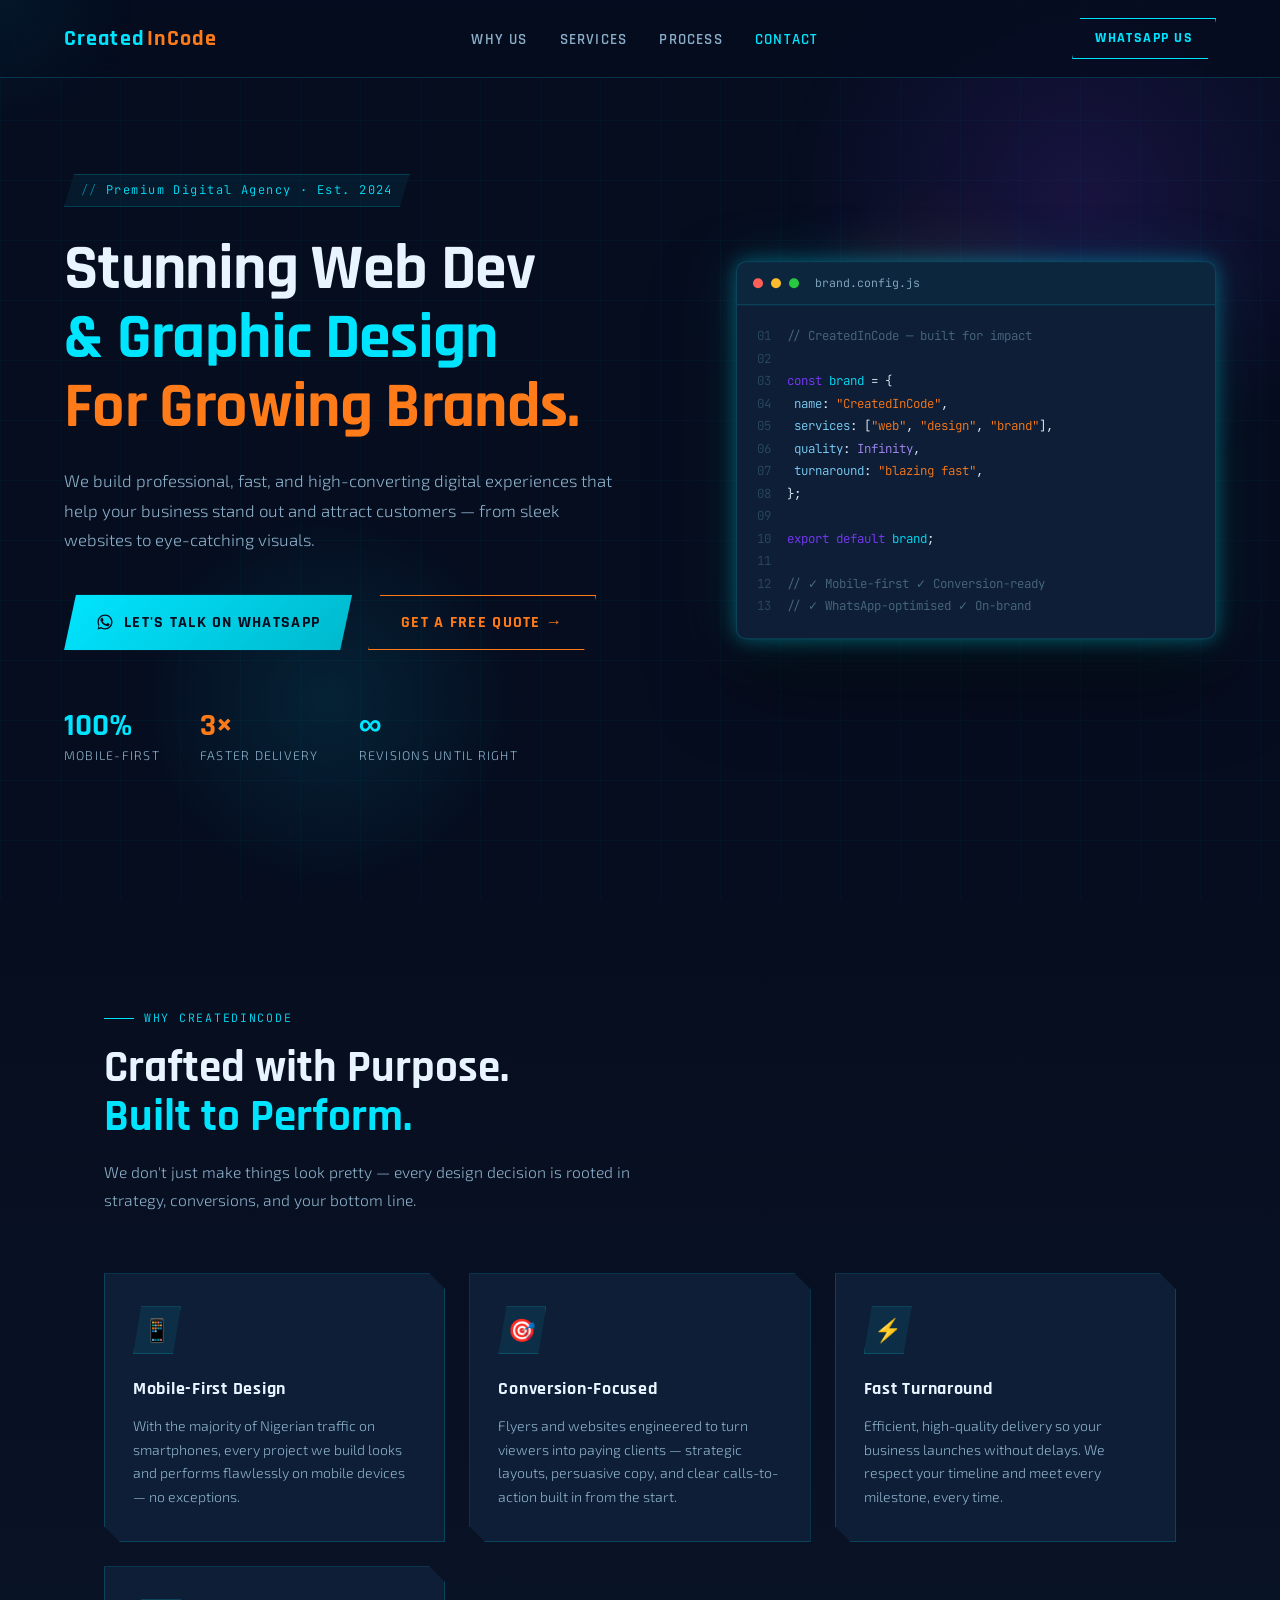
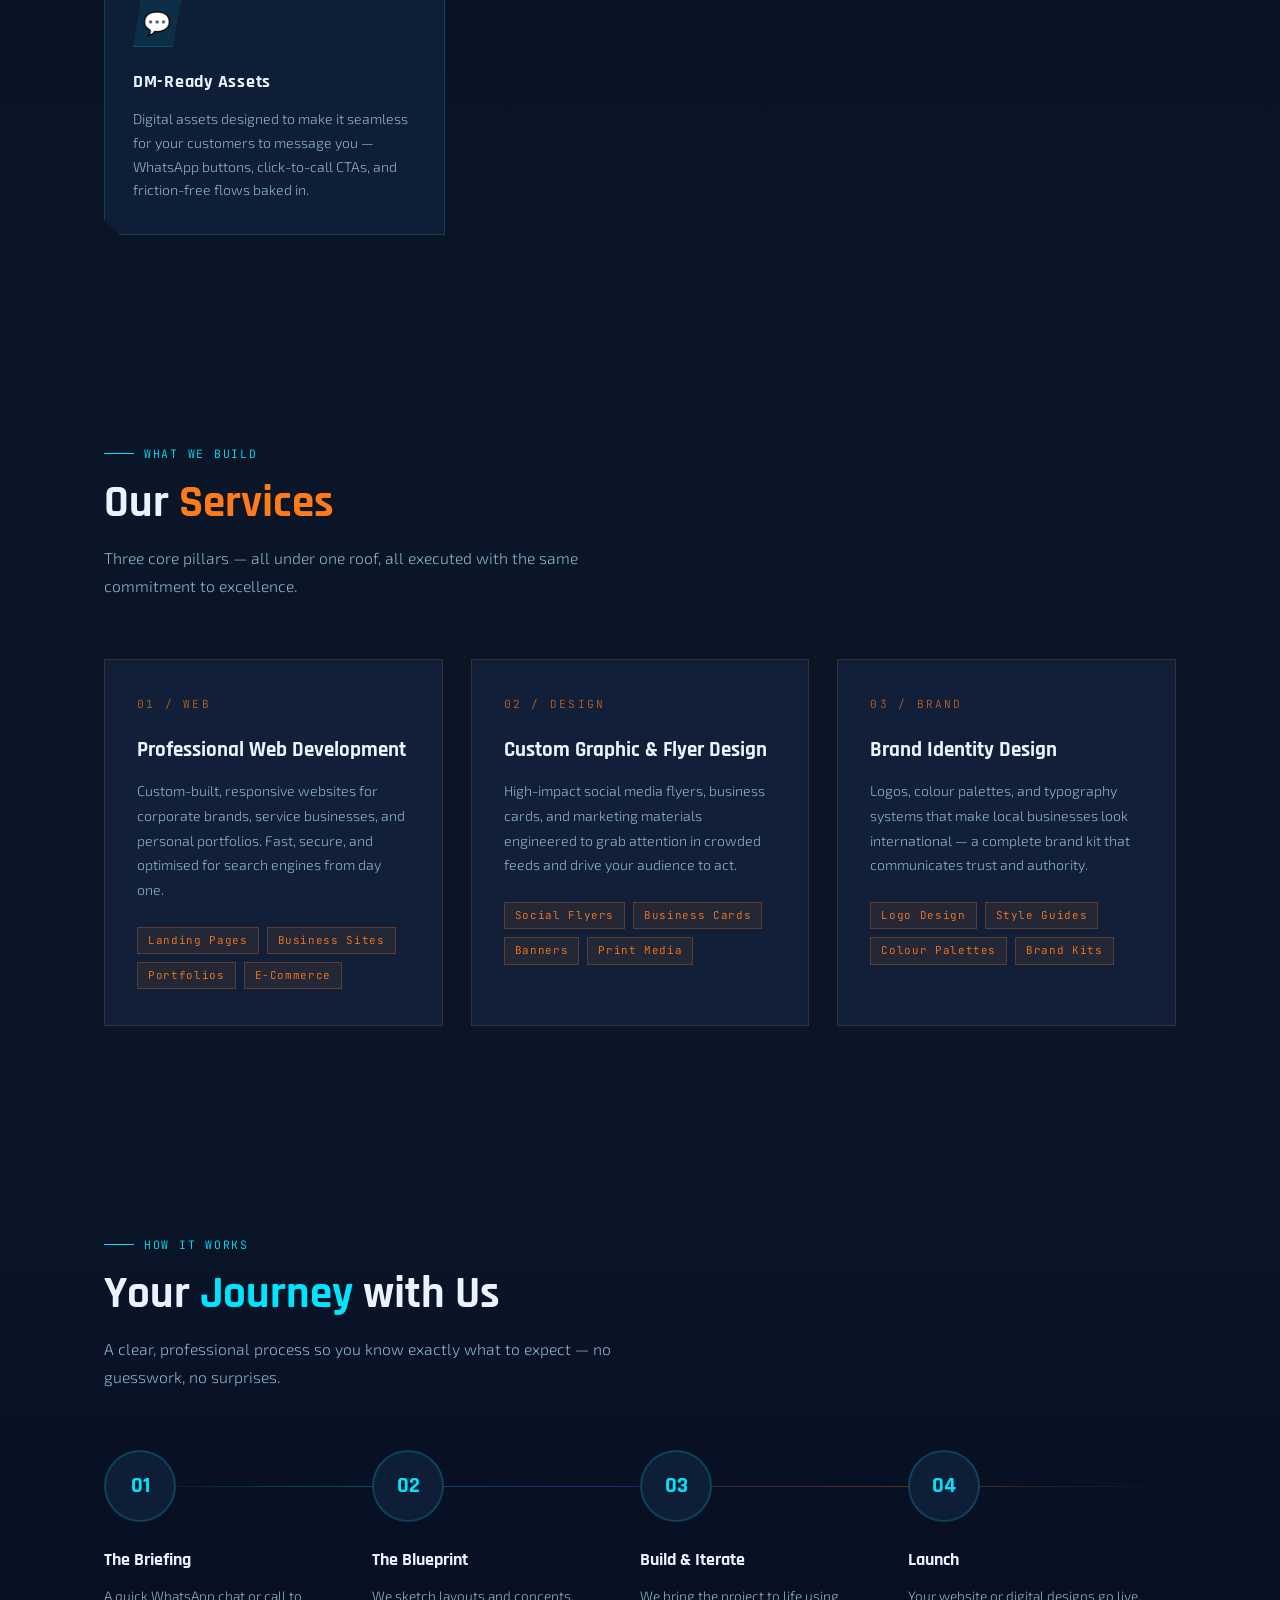
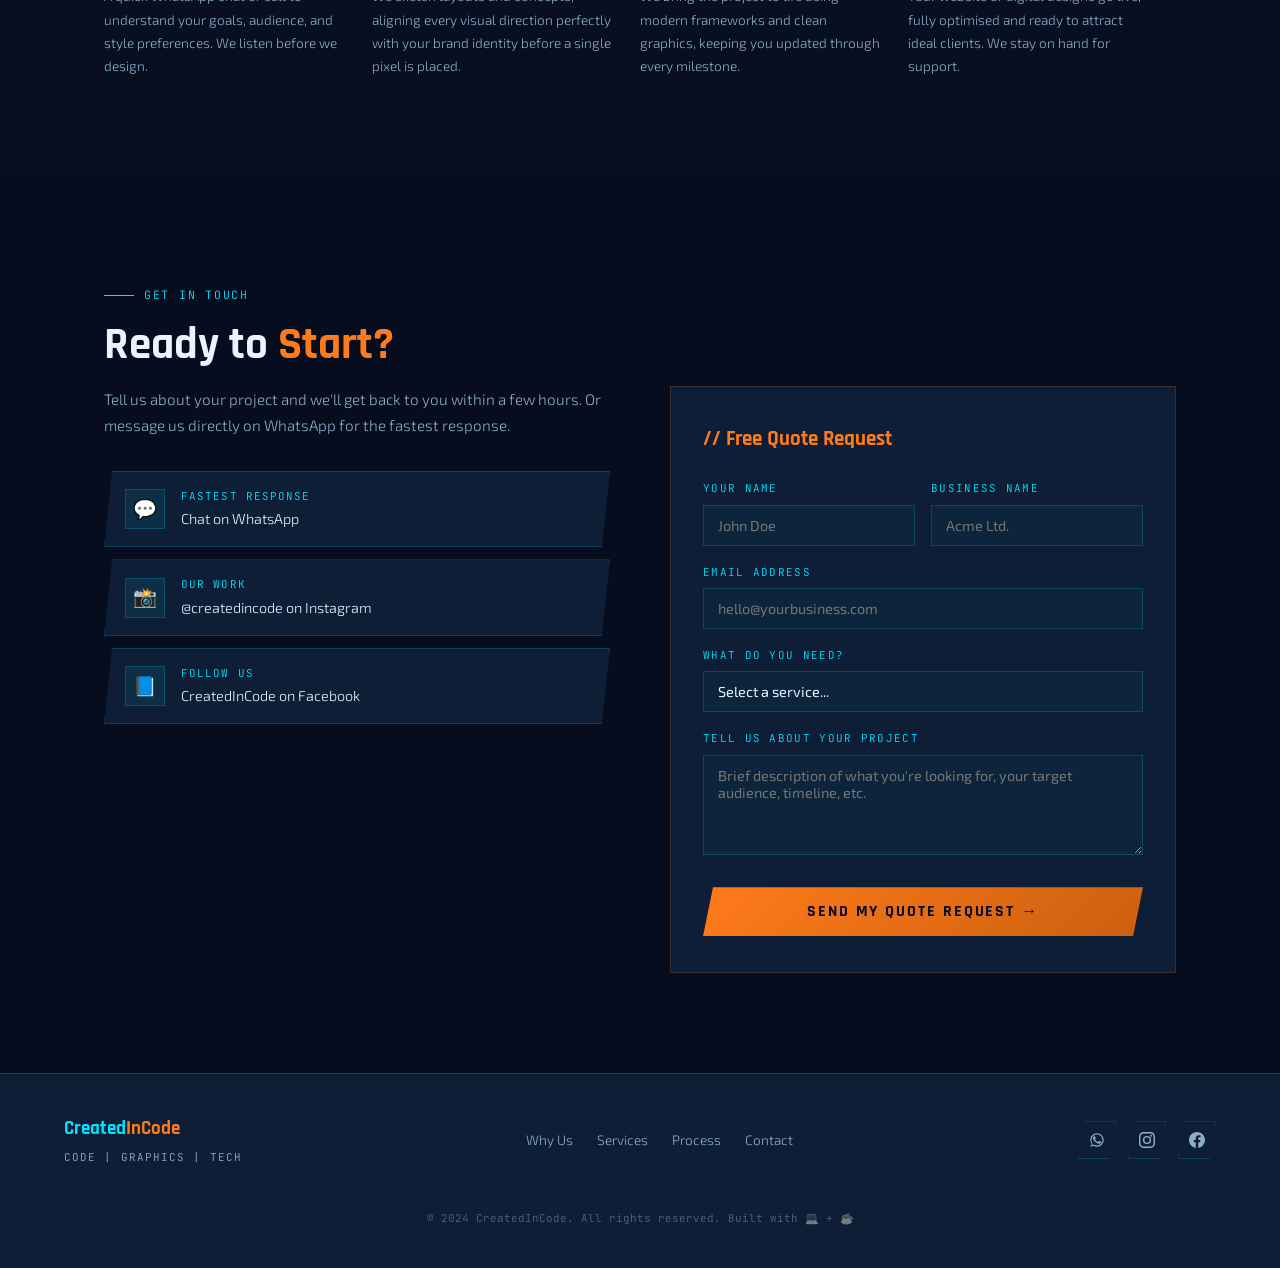
==== index.html @ 5305d689 "Initial commit - website fully responsive with animations" ====
<!DOCTYPE html>
<html lang="en">
<head>
  <meta charset="UTF-8">
  <meta name="viewport" content="width=device-width, initial-scale=1.0">
  <title>CreatedInCode – Code | Graphics | Tech</title>
  <link rel="preconnect" href="https://fonts.googleapis.com">
  <link href="https://fonts.googleapis.com/css2?family=Rajdhani:wght@400;500;600;700&family=Exo+2:ital,wght@0,300;0,400;0,600;0,700;0,900;1,300&family=JetBrains+Mono:wght@300;400;500&display=swap" rel="stylesheet">
  <link rel="stylesheet" href="style.css">
</head>
<body>

  <script src="script.js"></script>
</body>
</html>
  <div class="cursor-glow" id="cursorGlow"></div>

  <!-- ─── NAV ─── -->
  <nav id="navbar">
    <div class="nav-logo">
      <span>Created</span><span>InCode</span>
    </div>
    <ul class="nav-links">
      <li><a href="#why">Why Us</a></li>
      <li><a href="#services">Services</a></li>
      <li><a href="#process">Process</a></li>
      <li><a href="#contact">Contact</a></li>
    </ul>
    <a href="https://wa.link/stcinl" class="nav-cta">WhatsApp Us</a>
    <button class="nav-mobile-btn" id="mobileMenuBtn">Menu</button>
  </nav>

  <!-- Mobile Menu Overlay -->
  <div class="mobile-menu" id="mobileMenu">
    <ul>
      <li><a href="#why" class="mobile-link">Why Us</a></li>
      <li><a href="#services" class="mobile-link">Services</a></li>
      <li><a href="#process" class="mobile-link">Process</a></li>
      <li><a href="#contact" class="mobile-link">Contact</a></li>
    </ul>
    <a href="https://wa.link/stcinl" class="btn-primary mobile-wa">
      <!-- WhatsApp icon -->
      <svg viewBox="0 0 24 24" fill="currentColor">
        <path d="M17.472 14.382c-.297-.149-1.758-.867-2.03-.967-.273-.099-.471-.148-.67.15-.197.297-.767.966-.94 1.164-.173.199-.347.223-.644.075-.297-.15-1.255-.463-2.39-1.475-.883-.788-1.48-1.761-1.653-2.059-.173-.297-.018-.458.13-.606.134-.133.298-.347.446-.52.149-.174.198-.298.298-.497.099-.198.05-.371-.025-.52-.075-.149-.669-1.612-.916-2.207 -.242-.579 -.487 -.5 -.669 -.51 -.173 -.008 -.371 -.01 -.57 -.01 -.198 0 -.52 .074 -.792 .372 -.272 .297 -1.04 1.016 -1.04 2.479 0 1.462 1.065 2.875 1.2₁₃ 3.0７₄ .₁₄₉ .₁₉₈ ₂₀₉₆ ₃.₂ ₅₀₇₇ ₄.₄₈₇ .₇₀₉ .₃₀₆ ₁₂₆₂ .₄₈₉ ₁⁶⁹⁴ .⁶²⁵ .⁷¹² .²²⁷ ₁³⁶ .¹⁹⁵ ₁⁸⁷¹ .¹¹⁸ .⁵⁷¹ -." fill="currentColor"/>
      </svg>
      Let's Talk on WhatsApp
    </a>
  </div>

  <!-- ─── HERO ─── -->
  <section class="hero">
    <div class="orb-cyan"></div>
    <div class="orb-orange"></div>

    <div class="hero-content">
      <div class="hero-tag">Premium Digital Agency · Est. 2024</div>
      <h1>
        <span class="line-white">Stunning Web Dev</span>
        <span class="line-cyan">&amp; Graphic Design</span>
        <span class="line-orange">For Growing Brands.</span>
      </h1>
      <p class="hero-sub">
        We build professional, fast, and high-converting digital experiences
        that help your business stand out and attract customers — from sleek
        websites to eye-catching visuals.
      </p>
      <div class="hero-btns">
        <a href="https://wa.link/stcinl" class="btn-primary">
          <svg viewBox="0 0 24 24" fill="currentColor">
            <path d="M17.472 14.382c-.297-.149-1.758-.867-2.03-.967-.273-.099-.471-.148-.67.15-.197.297-.767.966-.94 1.164-.173.199-.347.223-.644.075-.297-.15-1.255-.463-2.39-1.475-.883-.788-1.48-1.761-1.653-2.059-.173-.297-.018-.458.13-.606.134-.133.298-.347.446-.52.149-.174.198-.298.298-.497.099-.198.05-.371-.025-.52-.075-.149-.669-1.612-.916-2.207-.242-.579-.487-.5-.669-.51-.173-.008-.371-.01-.57-.01-.198 0-.52.074-.792.372-.272.297-1.04 1.016-1.04 2.479 0 1.462 1.065 2.875 1.213 3.074.149.198 2.096 3.2 5.077 4.487.709.306 1.262.489 1.694.625.712.227 1.36.195 1.871.118.571-.085 1.758-.719 2.006-1.413.248-.694.248-1.289.173-1.413-.074-.124-.272-.198-.57-.347z"/>
            <path d="M12 2C6.477 2 2 6.477 2 12c0 1.883.522 3.643 1.43 5.153L2 22l4.977-1.402C8.422 21.494 10.169 22 12 22c5.523 0 10-4.477 10-10S17.523 2 12 2zm0 18.198c-1.713 0-3.307-.497-4.649-1.353l-.333-.199-3.453.972.947-3.566-.216-.354A8.17 8.17 0 013.8 12c0-4.522 3.679-8.2 8.2-8.2 4.52 0 8.199 3.678 8.199 8.2 0 4.521-3.679 8.198-8.199 8.198z"/>
          </svg>
          Let's Talk on WhatsApp
        </a>
        <a href="#contact" class="btn-secondary">Get a Free Quote →</a>
      </div>
      <div class="hero-stats">
        <div class="stat">
          <span class="stat-num">100%</span>
          <span class="stat-label">Mobile-First</span>
        </div>
        <div class="stat">
          <span class="stat-num orange">3×</span>
          <span class="stat-label">Faster Delivery</span>
        </div>
        <div class="stat">
          <span class="stat-num">∞</span>
          <span class="stat-label">Revisions Until Right</span>
        </div>
      </div>
    </div>

    <!-- Floating code window -->
    <div class="hero-visual">
      <div class="code-window">
        <div class="code-titlebar">
          <div class="dot dot-red"></div>
          <div class="dot dot-yellow"></div>
          <div class="dot dot-green"></div>
          <span class="code-filename">brand.config.js</span>
        </div>
        <div class="code-body">
          <span class="code-line"><span class="ln">01</span><span class="tok-comment">// CreatedInCode — built for impact</span></span>
          <span class="code-line"><span class="ln">02</span></span>
          <span class="code-line"><span class="ln">03</span><span class="tok-keyword">const </span><span class="tok-fn">brand</span><span class="tok-white"> = {</span></span>
          <span class="code-line"><span class="ln">04</span><span class="tok-white">  </span><span class="tok-prop">name</span><span class="tok-white">: </span><span class="tok-str">"CreatedInCode"</span><span class="tok-white">,</span></span>
          <span class="code-line"><span class="ln">05</span><span class="tok-white">  </span><span class="tok-prop">services</span><span class="tok-white">: [</span><span class="tok-str">"web"</span><span class="tok-white">, </span><span class="tok-str">"design"</span><span class="tok-white">, </span><span class="tok-str">"brand"</span><span class="tok-white">],</span></span>
          <span class="code-line"><span class="ln">06</span><span class="tok-white">  </span><span class="tok-prop">quality</span><span class="tok-white">: </span><span class="tok-val">Infinity</span><span class="tok-white">,</span></span>
          <span class="code-line"><span class="ln">07</span><span class="tok-white">  </span><span class="tok-prop">turnaround</span><span class="tok-white">: </span><span class="tok-str">"blazing fast"</span><span class="tok-white">,</span></span>
          <span class="code-line"><span class="ln">08</span><span class="tok-white">};</span></span>
          <span class="code-line"><span class="ln">09</span></span>
          <span class="code-line"><span class="ln">10</span><span class="tok-keyword">export default </span><span class="tok-fn">brand</span><span class="tok-white">;</span></span>
          <span class="code-line"><span class="ln">11</span></span>
          <span class="code-line"><span class="ln">12</span><span class="tok-comment">// ✓ Mobile-first  ✓ Conversion-ready</span></span>
          <span class="code-line"><span class="ln">13</span><span class="tok-comment">// ✓ WhatsApp-optimised  ✓ On-brand</span></span>
        </div>
      </div>
    </div>
  </section>

  <!-- ─── WHY US ─── -->
  <section id="why" class="section-why">
    <div class="section-wrap">
      <div class="fade-up">
        <div class="section-label">Why CreatedInCode</div>
        <h2 class="section-title">Crafted with Purpose.<br><span class="text-cyan">Built to Perform.</span></h2>
        <p class="section-sub">We don't just make things look pretty — every design decision is rooted in strategy, conversions, and your bottom line.</p>
      </div>
      <div class="pillars-grid stagger-children">
        <div class="pillar-card">
          <div class="pillar-icon">📱</div>
          <h3>Mobile-First Design</h3>
          <p>With the majority of Nigerian traffic on smartphones, every project we build looks and performs flawlessly on mobile devices — no exceptions.</p>
        </div>
        <div class="pillar-card">
          <div class="pillar-icon">🎯</div>
          <h3>Conversion-Focused</h3>
          <p>Flyers and websites engineered to turn viewers into paying clients — strategic layouts, persuasive copy, and clear calls-to-action built in from the start.</p>
        </div>
        <div class="pillar-card">
          <div class="pillar-icon">⚡</div>
          <h3>Fast Turnaround</h3>
          <p>Efficient, high-quality delivery so your business launches without delays. We respect your timeline and meet every milestone, every time.</p>
        </div>
        <div class="pillar-card">
          <div class="pillar-icon">💬</div>
          <h3>DM-Ready Assets</h3>
          <p>Digital assets designed to make it seamless for your customers to message you — WhatsApp buttons, click-to-call CTAs, and friction-free flows baked in.</p>
        </div>
      </div>
    </div>
  </section>

  <!-- ─── SERVICES ─── -->
  <section id="services" class="section-services">
    <div class="section-wrap">
      <div class="fade-up">
        <div class="section-label">What We Build</div>
        <h2 class="section-title">Our <span class="text-orange">Services</span></h2>
        <p class="section-sub">Three core pillars — all under one roof, all executed with the same commitment to excellence.</p>
      </div>
      <div class="services-grid stagger-children">
        <div class="service-card">
          <div class="service-num">01 / WEB</div>
          <h3>Professional Web Development</h3>
          <p>Custom-built, responsive websites for corporate brands, service businesses, and personal portfolios. Fast, secure, and optimised for search engines from day one.</p>
          <div class="service-tags">
            <span class="tag">Landing Pages</span>
            <span class="tag">Business Sites</span>
            <span class="tag">Portfolios</span>
            <span class="tag">E-Commerce</span>
          </div>
        </div>
        <div class="service-card">
          <div class="service-num">02 / DESIGN</div>
          <h3>Custom Graphic &amp; Flyer Design</h3>
          <p>High-impact social media flyers, business cards, and marketing materials engineered to grab attention in crowded feeds and drive your audience to act.</p>
          <div class="service-tags">
            <span class="tag">Social Flyers</span>
            <span class="tag">Business Cards</span>
            <span class="tag">Banners</span>
            <span class="tag">Print Media</span>
          </div>
        </div>
        <div class="service-card">
          <div class="service-num">03 / BRAND</div>
          <h3>Brand Identity Design</h3>
          <p>Logos, colour palettes, and typography systems that make local businesses look international — a complete brand kit that communicates trust and authority.</p>
          <div class="service-tags">
            <span class="tag">Logo Design</span>
            <span class="tag">Style Guides</span>
            <span class="tag">Colour Palettes</span>
            <span class="tag">Brand Kits</span>
          </div>
        </div>
      </div>
    </div>
  </section>

  <!-- ─── PROCESS ─── -->
  <section id="process" class="section-process">
    <div class="section-wrap">
      <div class="fade-up">
        <div class="section-label">How It Works</div>
        <h2 class="section-title">Your <span class="text-cyan">Journey</span> with Us</h2>
        <p class="section-sub">A clear, professional process so you know exactly what to expect — no guesswork, no surprises.</p>
      </div>
      <div class="process-steps stagger-children">
        <div class="step">
          <div class="step-num">01</div>
          <h3>The Briefing</h3>
          <p>A quick WhatsApp chat or call to understand your goals, audience, and style preferences. We listen before we design.</p>
        </div>
        <div class="step">
          <div class="step-num">02</div>
          <h3>The Blueprint</h3>
          <p>We sketch layouts and concepts, aligning every visual direction perfectly with your brand identity before a single pixel is placed.</p>
        </div>
        <div class="step">
          <div class="step-num">03</div>
          <h3>Build &amp; Iterate</h3>
          <p>We bring the project to life using modern frameworks and clean graphics, keeping you updated through every milestone.</p>
        </div>
        <div class="step">
          <div class="step-num">04</div>
          <h3>Launch</h3>
          <p>Your website or digital designs go live, fully optimised and ready to attract ideal clients. We stay on hand for support.</p>
        </div>
      </div>
    </div>
  </section>

  <!-- ─── CONTACT ─── -->
  <section id="contact" class="section-contact">
    <div class="section-wrap">
      <div class="fade-up">
        <div class="section-label">Get in Touch</div>
        <h2 class="section-title">Ready to <span class="text-orange">Start?</span></h2>
      </div>
      <div class="contact-grid">
        <!-- Left: info -->
        <div class="contact-info fade-up">
          <p>Tell us about your project and we'll get back to you within a few hours. Or message us directly on WhatsApp for the fastest response.</p>
          <a href="https://wa.link/stcinl" class="contact-channel">
            <div class="channel-icon">💬</div>
            <div class="channel-text">
              <span class="channel-label">Fastest Response</span>
              <span class="channel-val">Chat on WhatsApp</span>
            </div>
          </a>
          <a href="https://www.instagram.com/createdincode?igsh=Y280NmprOGhsOGZ0" class="contact-channel">
            <div class="channel-icon">📸</div>
            <div class="channel-text">
              <span class="channel-label">Our Work</span>
              <span class="channel-val">@createdincode on Instagram</span>
            </div>
          </a>
          <a href="https://www.facebook.com/share/18dEvQZk6v/" class="contact-channel">
            <div class="channel-icon">📘</div>
            <div class="channel-text">
              <span class="channel-label">Follow Us</span>
              <span class="channel-val">CreatedInCode on Facebook</span>
            </div>
          </a>
        </div>

        <!-- Right: form -->
        <div class="contact-form fade-up">
          <div class="form-title">// Free Quote Request</div>
          <div class="form-row">
            <div class="form-group">
              <label for="name">Your Name</label>
              <input type="text" id="name" placeholder="John Doe">
            </div>
            <div class="form-group">
              <label for="business">Business Name</label>
              <input type="text" id="business" placeholder="Acme Ltd.">
            </div>
          </div>
          <div class="form-group">
            <label for="email">Email Address</label>
            <input type="email" id="email" placeholder="hello@yourbusiness.com">
          </div>
          <div class="form-group">
            <label for="service">What Do You Need?</label>
            <select id="service">
              <option value="">Select a service...</option>
              <option>Website Development</option>
              <option>Flyer / Graphic Design</option>
              <option>Brand Identity</option>
              <option>Website + Design Bundle</option>
              <option>All of the Above</option>
            </select>
          </div>
          <div class="form-group">
            <label for="message">Tell Us About Your Project</label>
            <textarea id="message" placeholder="Brief description of what you're looking for, your target audience, timeline, etc."></textarea>
          </div>
          <button class="btn-submit" id="submitBtn">Send My Quote Request →</button>
        </div>
      </div>
    </div>
  </section>

  <!-- ─── FOOTER ─── -->
  <footer>
    <div class="footer-brand">
      <div class="footer-logo"><span>Created</span><span>InCode</span></div>
      <div class="footer-tagline">CODE | GRAPHICS | TECH</div>
    </div>
    <div class="footer-links">
      <a href="#why">Why Us</a>
      <a href="#services">Services</a>
      <a href="#process">Process</a>
      <a href="#contact">Contact</a>
    </div>
    <div class="social-icons">
      <a href="https://wa.link/stcinl" class="social-icon" title="WhatsApp">
        <svg width="16" height="16" viewBox="0 0 24 24" fill="currentColor">
          <path d="M17.472 14.382c-.297-.149-1.758-.867-2.03-.967-.273-.099-.471-.148-.67.15-.197.297-.767.966-.94 1.164-.173.199-.347.223-.644.075-.297-.15-1.255-.463-2.39-1.475-.883-.788-1.48-1.761-1.653-2.059-.173-.297-.018-.458.13-.606.134-.133.298-.347.446-.52.149-.174.198-.298.298-.497.099-.198.05-.371-.025-.52-.075-.149-.669-1.612-.916-2.207-.242-.579-.487-.5-.669-.51-.173-.008-.371-.01-.57-.01-.198 0-.52.074-.792.372-.272.297-1.04 1.016-1.04 2.479 0 1.462 1.065 2.875 1.213 3.074.149.198 2.096 3.2 5.077 4.487.709.306 1.262.489 1.694.625.712.227 1.36.195 1.871.118.571-.085 1.758-.719 2.006-1.413.248-.694.248-1.289.173-1.413-.074-.124-.272-.198-.57-.347z"/>
          <path d="M12 2C6.477 2 2 6.477 2 12c0 1.883.522 3.643 1.43 5.153L2 22l4.977-1.402C8.422 21.494 10.169 22 12 22c5.523 0 10-4.477 10-10S17.523 2 12 2zm0 18.198c-1.713 0-3.307-.497-4.649-1.353l-.333-.199-3.453.972.947-3.566-.216-.354A8.17 8.17 0 013.8 12c0-4.522 3.679-8.2 8.2-8.2 4.52 0 8.199 3.678 8.199 8.2 0 4.521-3.679 8.198-8.199 8.198z"/>
        </svg>
      </a>
      <a href="https://instagram.com/createdincode" class="social-icon" title="Instagram">
        <svg width="16" height="16" viewBox="0 0 24 24" fill="currentColor">
          <path d="M12 2.163c3.204 0 3.584.012 4.85.07 3.252.148 4.771 1.691 4.919 4.919.058 1.265.069 1.645.069 4.849 0 3.205-.012 3.584-.069 4.849-.149 3.225-1.664 4.771-4.919 4.919-1.266.058-1.644.07-4.85.07-3.204 0-3.584-.012-4.849-.07-3.26-.149-4.771-1.699-4.919-4.92-.058-1.265-.07-1.644-.07-4.849 0-3.204.013-3.583.07-4.849.149-3.227 1.664-4.771 4.919-4.919 1.266-.057 1.645-.069 4.849-.069zM12 0C8.741 0 8.333.014 7.053.072 2.695.272.273 2.69.073 7.052.014 8.333 0 8.741 0 12c0 3.259.014 3.668.072 4.948.2 4.358 2.618 6.78 6.98 6.98C8.333 23.986 8.741 24 12 24c3.259 0 3.668-.014 4.948-.072 4.354-.2 6.782-2.618 6.979-6.98.059-1.28.073-1.689.073-4.948 0-3.259-.014-3.667-.072-4.947-.196-4.354-2.617-6.78-6.979-6.98C15.668.014 15.259 0 12 0zm0 5.838a6.162 6.162 0 100 12.324 6.162 6.162 0 000-12.324zM12 16a4 4 0 110-8 4 4 0 010 8zm6.406-11.845a1.44 1.44 0 100 2.881 1.44 1.44 0 000-2.881z"/>
        </svg>
      </a>
      <a href="https://facebook.com/createdincode" class="social-icon" title="Facebook">
        <svg width="16" height="16" viewBox="0 0 24 24" fill="currentColor">
          <path d="M24 12.073c0-6.627-5.373-12-12-12s-12 5.373-12 12c0 5.99 4.388 10.954 10.125 11.854v-8.385H7.078v-3.47h3.047V9.43c0-3.007 1.792-4.669 4.533-4.669 1.312 0 2.686.235 2.686.235v2.953H15.83c-1.491 0-1.956.925-1.956 1.874v2.25h3.328l-.532 3.47h-2.796v8.385C19.612 23.027 24 18.062 24 12.073z"/>
        </svg>
      </a>
    </div>
    <div class="footer-copy">© 2024 CreatedInCode. All rights reserved. Built with 💻 + ☕</div>
  </footer>

  <script src="script.js"></script>
</body>
</html>
---- style.css ----
/* ============================================================
   CreatedInCode — style.css
   Theme: Cyberpunk / Tech-meets-Design
   Fonts: Rajdhani (headings), Exo 2 (body), JetBrains Mono (code)
   ============================================================ */

/* ─── CSS VARIABLES ─── */
:root {
  --cyan:        #00e5ff;
  --cyan-dim:    #00b8cc;
  --orange:      #ff7b1a;
  --orange-dim:  #cc5f0f;
  --purple:      #7c3aff;
  --navy:        #060d1f;
  --navy-mid:    #0a1628;
  --navy-card:   #0d1e36;
  --navy-card2:  #111f38;
  --text-primary:   #e8f4ff;
  --text-secondary: #8bafc8;
  --border-cyan:    rgba(0, 229, 255, 0.18);
  --border-orange:  rgba(255, 123, 26, 0.18);
  --glow-cyan:   0 0 20px rgba(0,229,255,0.35), 0 0 60px rgba(0,229,255,0.12);
  --glow-orange: 0 0 20px rgba(255,123,26,0.4),  0 0 60px rgba(255,123,26,0.12);
}

/* ─── RESET & BASE ─── */
*, *::before, *::after {
  box-sizing: border-box;
  margin: 0;
  padding: 0;
}

html { scroll-behavior: smooth; }

body {
  background: var(--navy);
  color: var(--text-primary);
  font-family: 'Exo 2', sans-serif;
  font-weight: 300;
  overflow-x: hidden;
  line-height: 1.6;
}

/* Circuit grid background */
body::before {
  content: '';
  position: fixed;
  inset: 0;
  background-image:
    linear-gradient(rgba(0,229,255,0.03) 1px, transparent 1px),
    linear-gradient(90deg, rgba(0,229,255,0.03) 1px, transparent 1px);
  background-size: 60px 60px;
  pointer-events: none;
  z-index: 0;
}

/* Cursor glow */
.cursor-glow {
  position: fixed;
  width: 280px;
  height: 280px;
  border-radius: 50%;
  background: radial-gradient(circle, rgba(0,229,255,0.05) 0%, transparent 70%);
  pointer-events: none;
  z-index: 9999;
  transform: translate(-50%, -50%);
  transition: left 0.08s, top 0.08s;
}

/* Utility colour classes */
.text-cyan   { color: var(--cyan); }
.text-orange { color: var(--orange); }

/* ─── NAVIGATION ─── */
nav {
  position: fixed;
  top: 0; left: 0; right: 0;
  z-index: 100;
  display: flex;
  align-items: center;
  justify-content: space-between;
  padding: 18px 5%;
  background: rgba(6,13,31,0.82);
  backdrop-filter: blur(16px);
  border-bottom: 1px solid var(--border-cyan);
  transition: background 0.3s;
}

nav.scrolled {
  background: rgba(6,13,31,0.97);
}

.nav-logo {
  font-family: 'Rajdhani', sans-serif;
  font-weight: 700;
  font-size: 1.4rem;
  letter-spacing: 0.05em;
  display: flex;
  align-items: center;
  gap: 2px;
  text-decoration: none;
}
.nav-logo span:first-child { color: var(--cyan); }
.nav-logo span:last-child  { color: var(--orange); }

.nav-links {
  display: flex;
  gap: 32px;
  list-style: none;
}
.nav-links a {
  color: var(--text-secondary);
  text-decoration: none;
  font-family: 'Rajdhani', sans-serif;
  font-size: 0.95rem;
  font-weight: 600;
  letter-spacing: 0.08em;
  text-transform: uppercase;
  transition: color 0.2s;
}
.nav-links a:hover { color: var(--cyan); }

.nav-cta {
  background: transparent;
  border: 1.5px solid var(--cyan);
  color: var(--cyan);
  padding: 8px 22px;
  font-family: 'Rajdhani', sans-serif;
  font-weight: 700;
  font-size: 0.9rem;
  letter-spacing: 0.1em;
  text-transform: uppercase;
  cursor: pointer;
  text-decoration: none;
  transition: all 0.2s;
  clip-path: polygon(8px 0%, 100% 0%, calc(100% - 8px) 100%, 0% 100%);
}
.nav-cta:hover {
  background: var(--cyan);
  color: var(--navy);
  box-shadow: var(--glow-cyan);
}

/* Mobile menu button */
.nav-mobile-btn {
  display: none;
  background: none;
  border: 1px solid var(--border-cyan);
  color: var(--cyan);
  padding: 8px 14px;
  cursor: pointer;
  font-family: 'Rajdhani', sans-serif;
  font-size: 0.9rem;
  font-weight: 600;
  letter-spacing: 0.08em;
  text-transform: uppercase;
  transition: all 0.2s;
}
.nav-mobile-btn:hover {
  background: rgba(0,229,255,0.08);
}

/* Mobile full-screen menu */
.mobile-menu {
  display: none;
  position: fixed;
  inset: 0;
  background: rgba(6,13,31,0.97);
  z-index: 99;
  flex-direction: column;
  align-items: center;
  justify-content: center;
  gap: 32px;
}
.mobile-menu.open { display: flex; }
.mobile-menu ul   { list-style: none; text-align: center; }
.mobile-menu ul li { margin-bottom: 24px; }
.mobile-link {
  font-family: 'Rajdhani', sans-serif;
  font-size: 2rem;
  font-weight: 700;
  color: var(--text-primary);
  text-decoration: none;
  letter-spacing: 0.06em;
  text-transform: uppercase;
  transition: color 0.2s;
}
.mobile-link:hover { color: var(--cyan); }
.mobile-wa { margin-top: 8px; }

/* ─── SHARED BUTTON STYLES ─── */
.btn-primary {
  display: inline-flex;
  align-items: center;
  gap: 10px;
  background: linear-gradient(135deg, var(--cyan), var(--cyan-dim));
  color: var(--navy);
  padding: 14px 32px;
  font-family: 'Rajdhani', sans-serif;
  font-weight: 700;
  font-size: 1rem;
  letter-spacing: 0.08em;
  text-transform: uppercase;
  text-decoration: none;
  transition: all 0.25s;
  clip-path: polygon(12px 0%, 100% 0%, calc(100% - 12px) 100%, 0% 100%);
  box-shadow: var(--glow-cyan);
}
.btn-primary svg { width: 18px; height: 18px; flex-shrink: 0; }
.btn-primary:hover {
  transform: translateY(-2px);
  box-shadow: 0 0 35px rgba(0,229,255,0.55), 0 0 80px rgba(0,229,255,0.2);
}

.btn-secondary {
  display: inline-flex;
  align-items: center;
  gap: 10px;
  background: transparent;
  color: var(--orange);
  padding: 14px 32px;
  border: 1.5px solid var(--orange);
  font-family: 'Rajdhani', sans-serif;
  font-weight: 700;
  font-size: 1rem;
  letter-spacing: 0.08em;
  text-transform: uppercase;
  text-decoration: none;
  transition: all 0.25s;
  clip-path: polygon(12px 0%, 100% 0%, calc(100% - 12px) 100%, 0% 100%);
}
.btn-secondary:hover {
  background: var(--orange);
  color: var(--navy);
  box-shadow: var(--glow-orange);
  transform: translateY(-2px);
}

/* ─── HERO ─── */
.hero {
  position: relative;
  min-height: 100vh;
  display: flex;
  align-items: center;
  padding: 120px 5% 80px;
  overflow: hidden;
}

/* Purple orb top-right */
.hero::after {
  content: '';
  position: absolute;
  width: 600px;
  height: 600px;
  border-radius: 50%;
  background: radial-gradient(circle, rgba(124,58,255,0.15) 0%, transparent 70%);
  top: -100px;
  right: -100px;
  pointer-events: none;
}

.orb-cyan {
  position: absolute;
  width: 400px; height: 400px;
  border-radius: 50%;
  background: radial-gradient(circle, rgba(0,229,255,0.1) 0%, transparent 70%);
  bottom: 0; left: 10%;
  pointer-events: none;
}
.orb-orange {
  position: absolute;
  width: 300px; height: 300px;
  border-radius: 50%;
  background: radial-gradient(circle, rgba(255,123,26,0.1) 0%, transparent 70%);
  top: 20%; right: 15%;
  pointer-events: none;
}

.hero-content {
  position: relative;
  z-index: 1;
  max-width: 720px;
  animation: heroIn 0.9s ease both;
}

@keyframes heroIn {
  from { opacity: 0; transform: translateY(30px); }
  to   { opacity: 1; transform: translateY(0); }
}

.hero-tag {
  display: inline-flex;
  align-items: center;
  gap: 8px;
  background: rgba(0,229,255,0.06);
  border: 1px solid var(--border-cyan);
  padding: 6px 16px;
  margin-bottom: 28px;
  font-family: 'JetBrains Mono', monospace;
  font-size: 0.75rem;
  color: var(--cyan);
  letter-spacing: 0.12em;
  clip-path: polygon(10px 0%, 100% 0%, calc(100% - 10px) 100%, 0% 100%);
}
.hero-tag::before { content: '//'; opacity: 0.5; }

.hero h1 {
  font-family: 'Rajdhani', sans-serif;
  font-weight: 700;
  font-size: clamp(2.4rem, 5.5vw, 4rem);
  line-height: 1.08;
  letter-spacing: -0.01em;
  margin-bottom: 24px;
}
.hero h1 .line-white  { color: var(--text-primary); display: block; }
.hero h1 .line-cyan   { color: var(--cyan);          display: block; }
.hero h1 .line-orange { color: var(--orange);         display: block; }

.hero-sub {
  font-size: 1.05rem;
  color: var(--text-secondary);
  max-width: 560px;
  margin-bottom: 40px;
  font-weight: 300;
  line-height: 1.75;
}

.hero-btns {
  display: flex;
  gap: 16px;
  flex-wrap: wrap;
}

.hero-stats {
  display: flex;
  gap: 40px;
  margin-top: 60px;
  flex-wrap: wrap;
}
.stat {
  display: flex;
  flex-direction: column;
  gap: 4px;
}
.stat-num {
  font-family: 'Rajdhani', sans-serif;
  font-size: 2rem;
  font-weight: 700;
  color: var(--cyan);
  line-height: 1;
}
.stat-num.orange { color: var(--orange); }
.stat-label {
  font-size: 0.78rem;
  color: var(--text-secondary);
  text-transform: uppercase;
  letter-spacing: 0.1em;
}

/* Floating code window */
.hero-visual {
  position: absolute;
  right: 5%;
  top: 50%;
  transform: translateY(-50%);
  width: min(480px, 42vw);
  z-index: 1;
  animation: heroVisual 1.1s 0.3s ease both;
}
@keyframes heroVisual {
  from { opacity: 0; transform: translateY(-50%) translateX(30px); }
  to   { opacity: 1; transform: translateY(-50%) translateX(0); }
}

.code-window {
  background: var(--navy-card);
  border: 1px solid var(--border-cyan);
  border-radius: 10px;
  overflow: hidden;
  box-shadow: var(--glow-cyan), 0 40px 80px rgba(0,0,0,0.5);
  animation: float 5s ease-in-out infinite;
}
@keyframes float {
  0%, 100% { transform: translateY(0px); }
  50%       { transform: translateY(-12px); }
}

.code-titlebar {
  display: flex;
  align-items: center;
  gap: 8px;
  padding: 12px 16px;
  background: rgba(0,229,255,0.04);
  border-bottom: 1px solid var(--border-cyan);
}
.dot              { width: 10px; height: 10px; border-radius: 50%; }
.dot-red          { background: #ff5f57; }
.dot-yellow       { background: #febc2e; }
.dot-green        { background: #28c840; }
.code-filename {
  margin-left: 8px;
  font-family: 'JetBrains Mono', monospace;
  font-size: 0.72rem;
  color: var(--text-secondary);
}

.code-body {
  padding: 20px;
  font-family: 'JetBrains Mono', monospace;
  font-size: 0.78rem;
  line-height: 1.8;
}
.code-line    { display: block; }
.ln           { color: #2a4a60; margin-right: 16px; user-select: none; }
.tok-comment  { color: #4a6a80; }
.tok-keyword  { color: var(--purple); }
.tok-fn       { color: var(--cyan); }
.tok-str      { color: var(--orange); }
.tok-prop     { color: #7dd3fc; }
.tok-val      { color: #a78bfa; }
.tok-white    { color: var(--text-primary); }

/* ─── SHARED SECTION LAYOUT ─── */
section { position: relative; z-index: 1; }

.section-wrap {
  max-width: 1200px;
  margin: 0 auto;
  padding: 100px 5%;
}

.section-label {
  display: inline-flex;
  align-items: center;
  gap: 10px;
  font-family: 'JetBrains Mono', monospace;
  font-size: 0.72rem;
  color: var(--cyan);
  letter-spacing: 0.15em;
  text-transform: uppercase;
  margin-bottom: 16px;
}
.section-label::before {
  content: '';
  width: 30px; height: 1px;
  background: var(--cyan);
}

.section-title {
  font-family: 'Rajdhani', sans-serif;
  font-weight: 700;
  font-size: clamp(1.8rem, 3.5vw, 2.8rem);
  line-height: 1.1;
  margin-bottom: 16px;
}

.section-sub {
  color: var(--text-secondary);
  max-width: 540px;
  font-size: 0.98rem;
  line-height: 1.75;
  margin-bottom: 60px;
}

/* ─── WHY US ─── */
.section-why {
  background: linear-gradient(180deg, var(--navy) 0%, var(--navy-mid) 100%);
}

.pillars-grid {
  display: grid;
  grid-template-columns: repeat(auto-fit, minmax(260px, 1fr));
  gap: 24px;
}

.pillar-card {
  background: var(--navy-card);
  border: 1px solid var(--border-cyan);
  padding: 32px 28px;
  position: relative;
  overflow: hidden;
  transition: transform 0.3s, border-color 0.3s, box-shadow 0.3s;
  clip-path: polygon(0 0, calc(100% - 16px) 0, 100% 16px, 100% 100%, 16px 100%, 0 calc(100% - 16px));
}
.pillar-card::before {
  content: '';
  position: absolute;
  top: 0; left: 0;
  width: 100%; height: 2px;
  background: linear-gradient(90deg, var(--cyan), transparent);
  opacity: 0;
  transition: opacity 0.3s;
}
.pillar-card:hover {
  transform: translateY(-6px);
  border-color: rgba(0,229,255,0.4);
  box-shadow: var(--glow-cyan);
}
.pillar-card:hover::before { opacity: 1; }

.pillar-icon {
  width: 48px; height: 48px;
  background: rgba(0,229,255,0.08);
  border: 1px solid var(--border-cyan);
  display: flex;
  align-items: center;
  justify-content: center;
  margin-bottom: 20px;
  font-size: 1.4rem;
  clip-path: polygon(8px 0%, 100% 0%, calc(100% - 8px) 100%, 0% 100%);
}
.pillar-card h3 {
  font-family: 'Rajdhani', sans-serif;
  font-weight: 700;
  font-size: 1.15rem;
  letter-spacing: 0.04em;
  margin-bottom: 10px;
  color: var(--text-primary);
}
.pillar-card p {
  font-size: 0.88rem;
  color: var(--text-secondary);
  line-height: 1.7;
}

/* ─── SERVICES ─── */
.section-services {
  background: var(--navy-mid);
}

.services-grid {
  display: grid;
  grid-template-columns: repeat(auto-fit, minmax(320px, 1fr));
  gap: 28px;
}

.service-card {
  background: var(--navy-card2);
  border: 1px solid var(--border-orange);
  padding: 36px 32px;
  position: relative;
  overflow: hidden;
  transition: all 0.3s;
}
.service-card::after {
  content: '';
  position: absolute;
  inset: 0;
  background: linear-gradient(135deg, rgba(255,123,26,0.04) 0%, transparent 60%);
  opacity: 0;
  transition: opacity 0.3s;
}
.service-card:hover {
  border-color: rgba(255,123,26,0.5);
  box-shadow: var(--glow-orange);
  transform: translateY(-4px);
}
.service-card:hover::after { opacity: 1; }

.service-num {
  font-family: 'JetBrains Mono', monospace;
  font-size: 0.7rem;
  color: var(--orange);
  letter-spacing: 0.2em;
  margin-bottom: 20px;
  opacity: 0.7;
}
.service-card h3 {
  font-family: 'Rajdhani', sans-serif;
  font-weight: 700;
  font-size: 1.3rem;
  margin-bottom: 12px;
  color: var(--text-primary);
}
.service-card p {
  font-size: 0.88rem;
  color: var(--text-secondary);
  line-height: 1.75;
  margin-bottom: 24px;
}

.service-tags {
  display: flex;
  flex-wrap: wrap;
  gap: 8px;
}
.tag {
  font-family: 'JetBrains Mono', monospace;
  font-size: 0.68rem;
  padding: 4px 10px;
  background: rgba(255,123,26,0.08);
  border: 1px solid rgba(255,123,26,0.25);
  color: var(--orange);
  letter-spacing: 0.06em;
}

/* ─── PROCESS ─── */
.section-process {
  background: linear-gradient(180deg, var(--navy-mid) 0%, var(--navy) 100%);
}

.process-steps {
  display: grid;
  grid-template-columns: repeat(auto-fit, minmax(240px, 1fr));
  gap: 0;
  position: relative;
  margin-top: 40px;
}
.process-steps::before {
  content: '';
  position: absolute;
  top: 36px; left: 0; right: 0;
  height: 1px;
  background: linear-gradient(90deg, transparent, var(--cyan), var(--purple), var(--orange), transparent);
  opacity: 0.3;
}

.step {
  padding: 0 24px 0 0;
}
.step-num {
  width: 72px; height: 72px;
  border-radius: 50%;
  border: 2px solid var(--border-cyan);
  background: var(--navy-card);
  display: flex;
  align-items: center;
  justify-content: center;
  font-family: 'Rajdhani', sans-serif;
  font-size: 1.4rem;
  font-weight: 700;
  color: var(--cyan);
  margin-bottom: 24px;
  position: relative;
  z-index: 1;
  transition: all 0.3s;
}
.step:hover .step-num {
  background: rgba(0,229,255,0.1);
  border-color: var(--cyan);
  box-shadow: var(--glow-cyan);
}
.step h3 {
  font-family: 'Rajdhani', sans-serif;
  font-weight: 700;
  font-size: 1.1rem;
  margin-bottom: 10px;
}
.step p {
  font-size: 0.85rem;
  color: var(--text-secondary);
  line-height: 1.7;
}

/* ─── CONTACT ─── */
.section-contact { background: var(--navy); }

.contact-grid {
  display: grid;
  grid-template-columns: 1fr 1fr;
  gap: 60px;
  align-items: start;
}

.contact-info > p {
  color: var(--text-secondary);
  margin-bottom: 32px;
  line-height: 1.75;
  font-size: 0.95rem;
}

.contact-channel {
  display: flex;
  align-items: center;
  gap: 16px;
  padding: 16px 20px;
  background: var(--navy-card);
  border: 1px solid var(--border-cyan);
  margin-bottom: 12px;
  text-decoration: none;
  color: var(--text-primary);
  transition: all 0.25s;
  clip-path: polygon(8px 0%, 100% 0%, calc(100% - 8px) 100%, 0% 100%);
}
.contact-channel:hover {
  border-color: rgba(0,229,255,0.4);
  background: rgba(0,229,255,0.05);
  transform: translateX(6px);
}

.channel-icon {
  width: 40px; height: 40px;
  display: flex;
  align-items: center;
  justify-content: center;
  font-size: 1.2rem;
  background: rgba(0,229,255,0.08);
  border: 1px solid var(--border-cyan);
  flex-shrink: 0;
}
.channel-text   { display: flex; flex-direction: column; gap: 2px; }
.channel-label  {
  font-family: 'JetBrains Mono', monospace;
  font-size: 0.68rem;
  color: var(--cyan);
  letter-spacing: 0.1em;
  text-transform: uppercase;
}
.channel-val { font-size: 0.9rem; }

/* Form */
.contact-form {
  background: var(--navy-card);
  border: 1px solid var(--border-orange);
  padding: 36px 32px;
}
.form-title {
  font-family: 'Rajdhani', sans-serif;
  font-weight: 700;
  font-size: 1.3rem;
  margin-bottom: 24px;
  color: var(--orange);
}

.form-group { margin-bottom: 18px; }
.form-group label {
  display: block;
  font-family: 'JetBrains Mono', monospace;
  font-size: 0.68rem;
  color: var(--cyan);
  letter-spacing: 0.12em;
  text-transform: uppercase;
  margin-bottom: 7px;
}
.form-group input,
.form-group select,
.form-group textarea {
  width: 100%;
  background: rgba(0,229,255,0.03);
  border: 1px solid var(--border-cyan);
  color: var(--text-primary);
  padding: 11px 14px;
  font-family: 'Exo 2', sans-serif;
  font-size: 0.9rem;
  outline: none;
  transition: border-color 0.2s, box-shadow 0.2s;
  -webkit-appearance: none;
  appearance: none;
}
.form-group select option { background: var(--navy-card2); }
.form-group input:focus,
.form-group select:focus,
.form-group textarea:focus {
  border-color: var(--cyan);
  box-shadow: 0 0 0 2px rgba(0,229,255,0.08);
}
.form-group textarea { resize: vertical; min-height: 100px; }

.form-row {
  display: grid;
  grid-template-columns: 1fr 1fr;
  gap: 16px;
}

.btn-submit {
  width: 100%;
  background: linear-gradient(135deg, var(--orange), var(--orange-dim));
  color: var(--navy);
  border: none;
  padding: 14px;
  font-family: 'Rajdhani', sans-serif;
  font-weight: 700;
  font-size: 1rem;
  letter-spacing: 0.12em;
  text-transform: uppercase;
  cursor: pointer;
  transition: all 0.25s;
  clip-path: polygon(10px 0%, 100% 0%, calc(100% - 10px) 100%, 0% 100%);
  margin-top: 8px;
}
.btn-submit:hover {
  box-shadow: var(--glow-orange);
  transform: translateY(-2px);
}
.btn-submit:disabled {
  cursor: default;
  transform: none;
}

/* ─── FOOTER ─── */
footer {
  background: var(--navy-card);
  border-top: 1px solid var(--border-cyan);
  padding: 40px 5%;
  display: flex;
  flex-wrap: wrap;
  align-items: center;
  justify-content: space-between;
  gap: 20px;
}

.footer-logo {
  font-family: 'Rajdhani', sans-serif;
  font-weight: 700;
  font-size: 1.2rem;
}
.footer-logo span:first-child { color: var(--cyan); }
.footer-logo span:last-child  { color: var(--orange); }

.footer-tagline {
  font-family: 'JetBrains Mono', monospace;
  font-size: 0.68rem;
  color: var(--text-secondary);
  margin-top: 4px;
  letter-spacing: 0.1em;
}

.footer-links {
  display: flex;
  gap: 24px;
}
.footer-links a {
  color: var(--text-secondary);
  text-decoration: none;
  font-size: 0.85rem;
  transition: color 0.2s;
}
.footer-links a:hover { color: var(--cyan); }

.social-icons {
  display: flex;
  gap: 12px;
}
.social-icon {
  width: 38px; height: 38px;
  border: 1px solid var(--border-cyan);
  display: flex;
  align-items: center;
  justify-content: center;
  color: var(--text-secondary);
  text-decoration: none;
  font-size: 0.9rem;
  transition: all 0.2s;
  clip-path: polygon(6px 0%, 100% 0%, calc(100% - 6px) 100%, 0% 100%);
}
.social-icon:hover {
  color: var(--cyan);
  border-color: var(--cyan);
  box-shadow: var(--glow-cyan);
}

.footer-copy {
  width: 100%;
  text-align: center;
  font-family: 'JetBrains Mono', monospace;
  font-size: 0.68rem;
  color: var(--text-secondary);
  margin-top: 24px;
  opacity: 0.5;
}

/* ─── SCROLL ANIMATIONS ─── */
.fade-up {
  opacity: 0;
  transform: translateY(30px);
  transition: opacity 0.7s ease, transform 0.7s ease;
}
.fade-up.visible {
  opacity: 1;
  transform: translateY(0);
}

.stagger-children > * {
  opacity: 0;
  transform: translateY(24px);
  transition: opacity 0.6s ease, transform 0.6s ease;
}
.stagger-children.visible > *:nth-child(1) { opacity: 1; transform: none; transition-delay: 0s; }
.stagger-children.visible > *:nth-child(2) { opacity: 1; transform: none; transition-delay: 0.1s; }
.stagger-children.visible > *:nth-child(3) { opacity: 1; transform: none; transition-delay: 0.2s; }
.stagger-children.visible > *:nth-child(4) { opacity: 1; transform: none; transition-delay: 0.3s; }

/* ─── RESPONSIVE ─── */
@media (max-width: 900px) {
  .nav-links    { display: none; }
  .nav-cta      { display: none; }
  .nav-mobile-btn { display: block; }
}

@media (max-width: 768px) {
  .hero-visual  { display: none; }
  .hero-content { max-width: 100%; }

  .contact-grid { grid-template-columns: 1fr; gap: 40px; }
  .form-row     { grid-template-columns: 1fr; }

  .process-steps::before { display: none; }

  footer {
    flex-direction: column;
    align-items: flex-start;
  }
  .footer-links { flex-wrap: wrap; }
}

@media (max-width: 480px) {
  .hero-btns { flex-direction: column; }
  .btn-primary,
  .btn-secondary { width: 100%; justify-content: center; }

  .hero-stats { gap: 24px; }
}
/* ==========================================
   MOBILE RESPONSIVE STYLES (Max width: 768px)
   ========================================== */
@media screen and (max-width: 768px) {
    
    /* 1. Reset your hero section layout */
   @media screen and (max-width: 768px) {
    .hero-container .btn { /* Adjust to your actual button class */
        padding: 12px 20px; /* Gives it breathing room without hardcoding height */
        font-size: 0.9rem;  /* Scales the text down just enough to fit comfortably */
        width: 100%;        /* Keeps it full-width and easy to tap */
    }
}

    /* 2. Scale down massive headings so they don't break lines awkwardly */
    h1 {
        font-size: 2.2rem !important; /* Adjust based on your design */
    }

    /* 3. Make grid/flex cards stack into 1 single column */
    .services-grid, .features-grid { /* Replace with your actual grid class names */
        grid-template-columns: 1fr !important; /* Forces cards into a single column */
        gap: 1.5rem;
    }

    /* 4. Fix the footer or navigation links */
    nav {
        flex-direction: column;
        gap: 1rem;
    }
    
    /* 5. Make buttons and form inputs full width so they are easy to tap */
    .btn, input, textarea {
        width: 100% !important;
    }
}
/* =========================================================
   MOBILE RESPONSIVE STYLES (Applies to screens 768px & less)
   ========================================================= */
@media screen and (max-width: 768px) {
    
    /* 1. HERO SECTION & HEADINGS */
    /* Scales down your massive title so it doesn't break into tiny words */
    h1 {
        font-size: 2.2rem !important; 
        line-height: 1.2;
    }

    /* Fixes text spillover inside your WhatsApp & Quote buttons */
    .hero-container .btn, 
    a[href*="wa.me"], 
    .btn { 
        padding: 12px 20px !important;
        font-size: 0.9rem !important;
        width: 100% !important; /* Stacks buttons nicely on top of each other */
        text-align: center;
        display: inline-block;
        box-sizing: border-box;
    }


    /* 2. SERVICES & FEATURES GRID */
    /* Forces your 3-column desktop cards into a clean, single vertical column */
    .services-grid, 
    .features-grid,
    .grid-container { 
        grid-template-columns: 1fr !important; 
        display: flex !important;
        flex-direction: column !important;
        gap: 1.5rem !important;
    }


   /* =========================================================
       3. "YOUR JOURNEY" PROCESS SECTION (UPDATED FIX)
       ========================================================= */
    
    /* Forces the main container holding the steps to stack vertically */
    .journey-container, 
    .process-steps, 
    #journey .row { 
        display: flex !important;
        flex-direction: column !important;
        align-items: center !important;
        gap: 3rem !important; /* Adds clear separation between step 01, 02, etc. */
    }

    /* Group each number, heading, and text together tightly */
    .journey-step, 
    .step-item, 
    .process-card {
        display: flex !important;
        flex-direction: column !important;
        align-items: center !important; /* Centers everything horizontally */
        text-align: center !important;  /* Centers all text lines */
        width: 100% !important;
        max-width: 400px; /* Prevents text from stretching too wide on mobile */
        margin: 0 auto !important;
    }

    /* Gives the circular numbers breathing room above the text */
    .journey-step .number, 
    .circle-num,
    span[class*="number"] {
        margin-bottom: 1rem !important;
        display: inline-flex !important;
        justify-content: center !important;
        align-items: center !important;
    }

    /* Optional: Adds space below the small step headings */
    .journey-step h3, 
    .journey-step h4 {
        margin-top: 0.5rem !important;
        margin-bottom: 0.5rem !important;
    }
    /* 4. CONTACT & QUOTE FORM */
    /* Makes sure the inputs and the orange submit button stretch completely across */
    input, 
    textarea, 
    select,
    form button,
    .form-container button {
        width: 100% !important;
        box-sizing: border-box;
    }
}
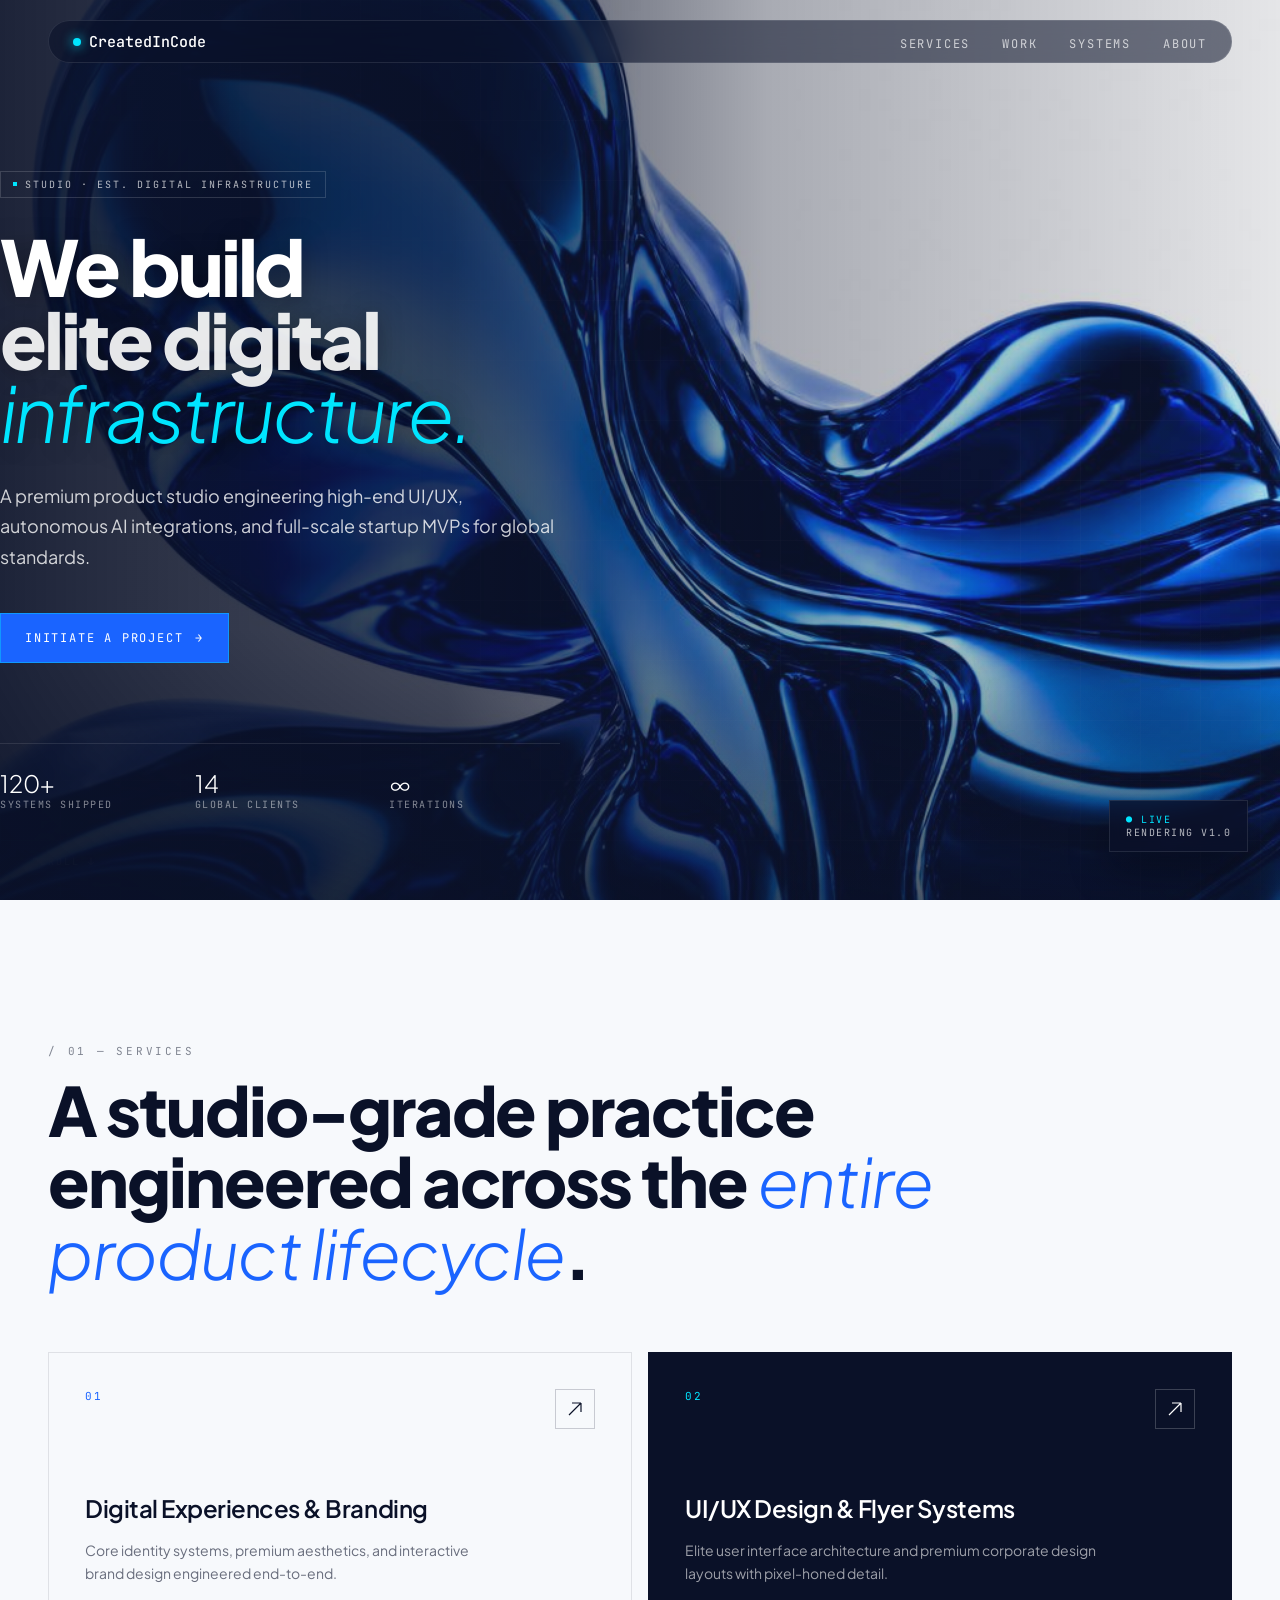
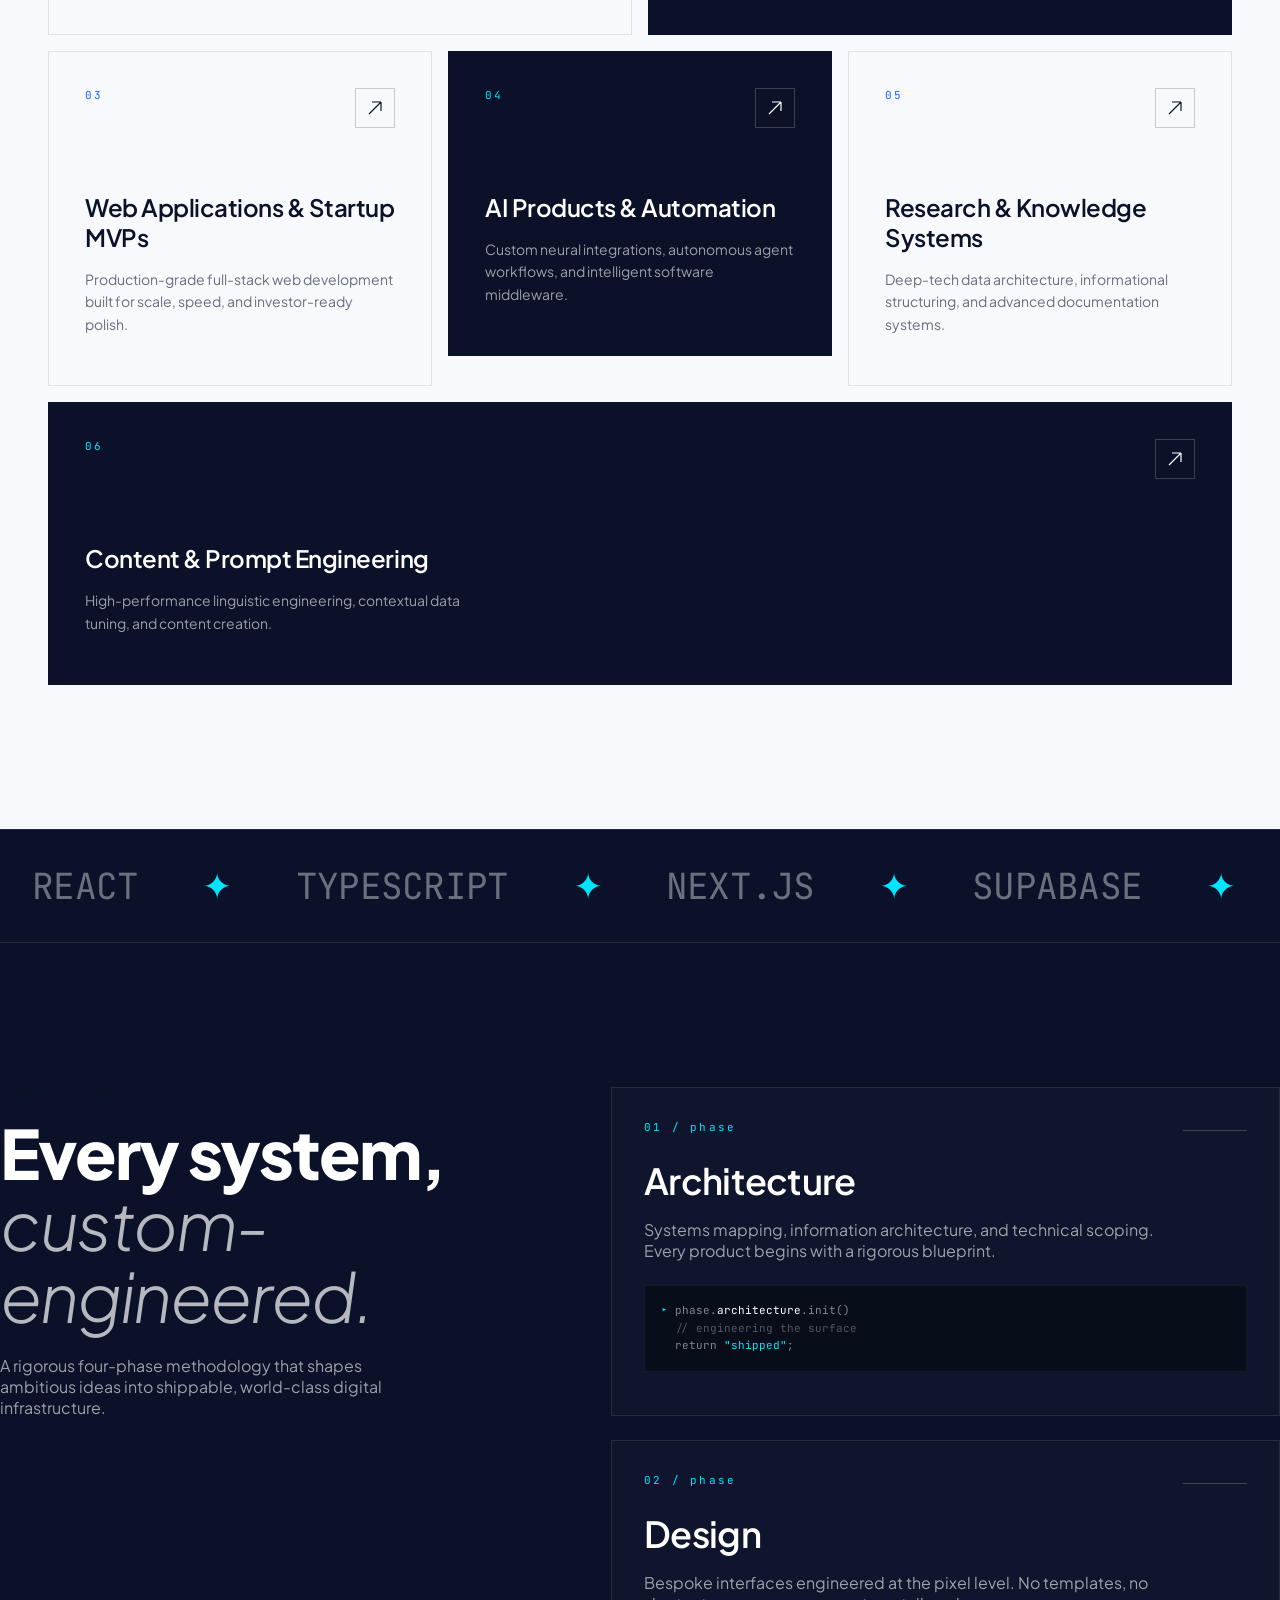
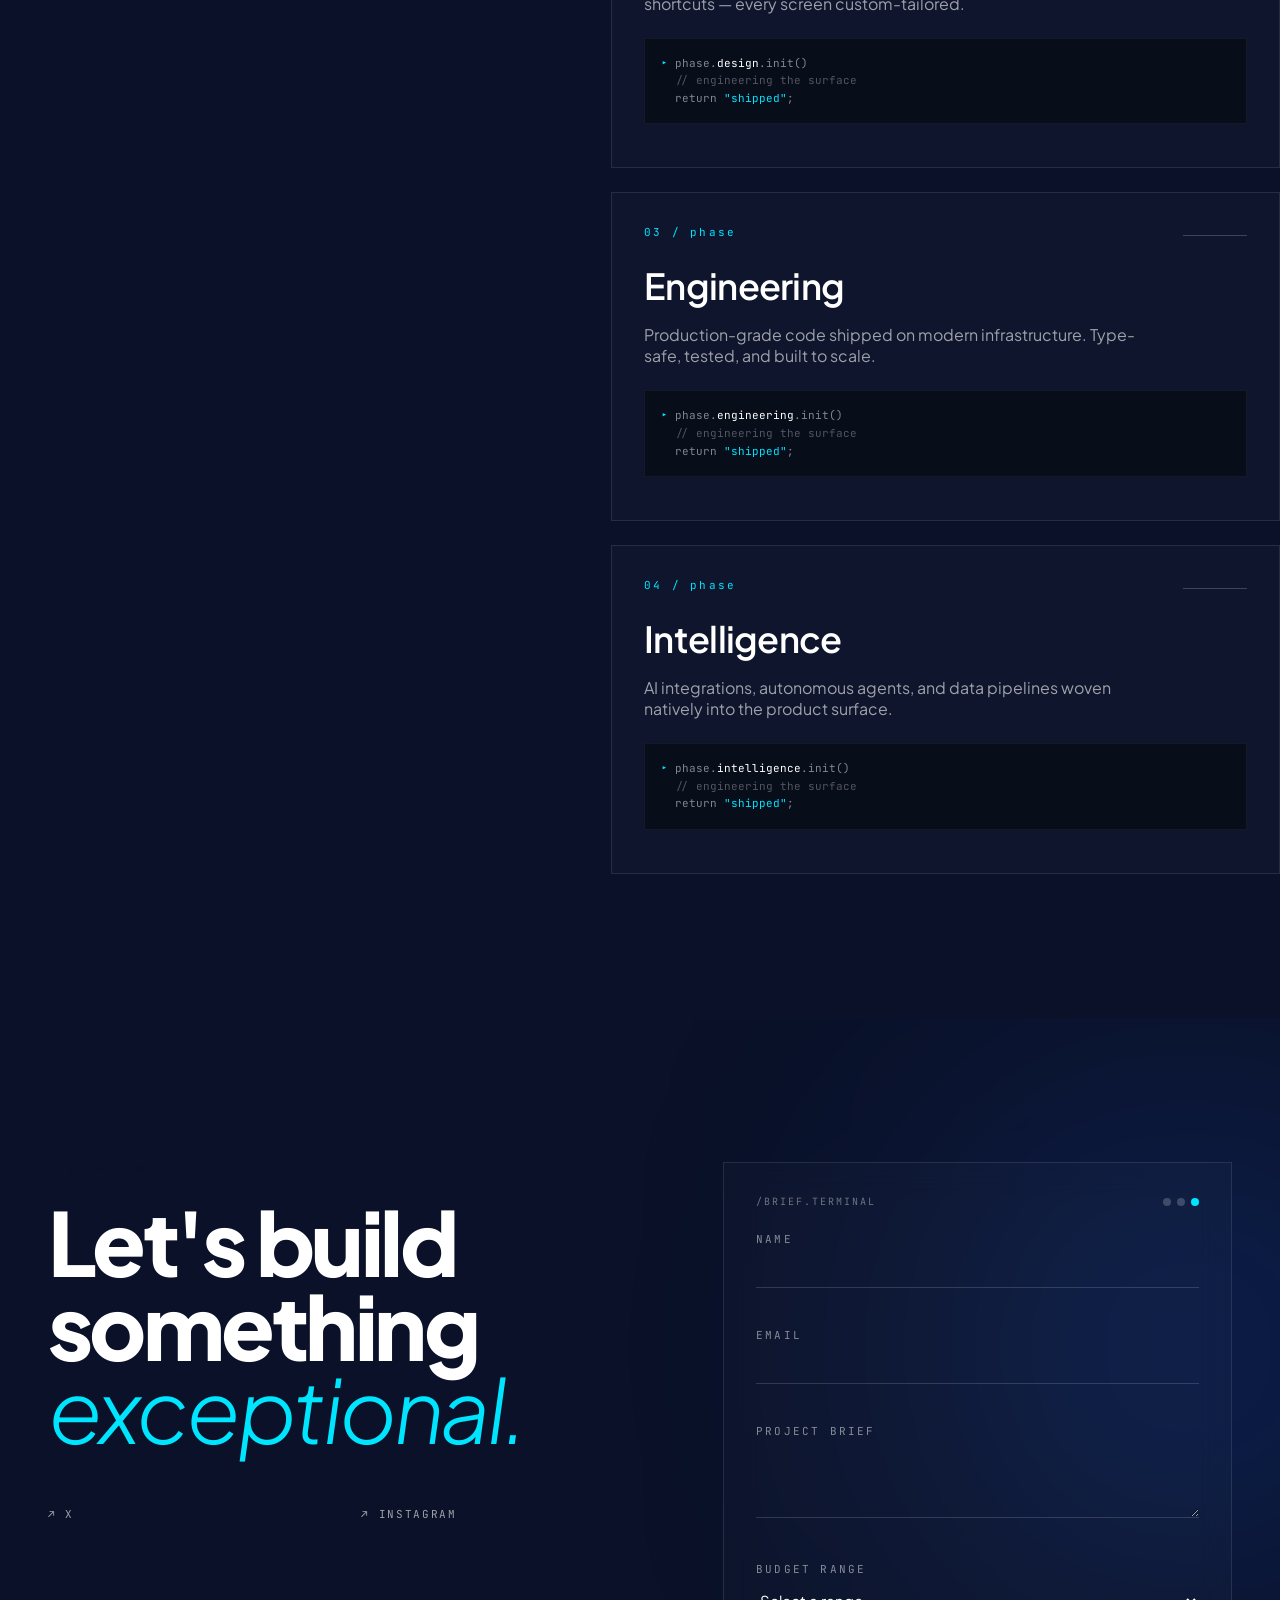
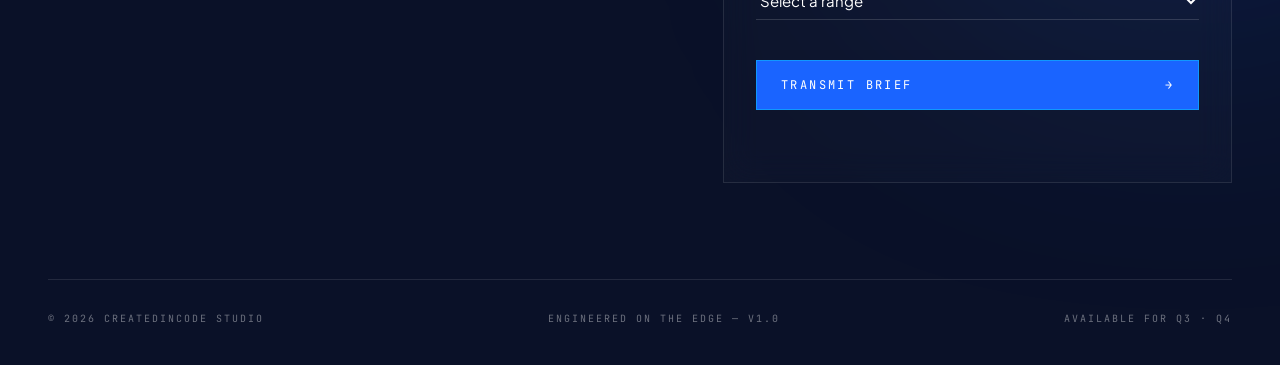
==== commit 5191e77a: "Initial commit" ====
--- a/index.html
+++ b/index.html
@@ -1,339 +1,354 @@
 <!DOCTYPE html>
 <html lang="en">
 <head>
-  <meta charset="UTF-8">
-  <meta name="viewport" content="width=device-width, initial-scale=1.0">
-  <title>CreatedInCode – Code | Graphics | Tech</title>
-  <link rel="preconnect" href="https://fonts.googleapis.com">
-  <link href="https://fonts.googleapis.com/css2?family=Rajdhani:wght@400;500;600;700&family=Exo+2:ital,wght@0,300;0,400;0,600;0,700;0,900;1,300&family=JetBrains+Mono:wght@300;400;500&display=swap" rel="stylesheet">
-  <link rel="stylesheet" href="style.css">
+  <meta charset="UTF-8" />
+  <meta name="viewport" content="width=device-width, initial-scale=1.0" />
+  <title>CreatedInCode — Elite Digital Infrastructure Studio</title>
+  <meta name="description" content="A premium product studio engineering high-end UI/UX, autonomous AI integrations, and full-scale startup MVPs for global standards." />
+  <meta name="author" content="CreatedInCode" />
+  <meta property="og:title" content="CreatedInCode — Elite Digital Infrastructure Studio" />
+  <meta property="og:description" content="Premium UI/UX, AI integrations, and startup MVPs engineered for global standards." />
+  <meta property="og:type" content="website" />
+  <meta name="twitter:card" content="summary_large_image" />
+  <link rel="preconnect" href="https://fonts.googleapis.com" />
+  <link rel="preconnect" href="https://fonts.gstatic.com" crossorigin />
+  <link rel="stylesheet" href="https://fonts.googleapis.com/css2?family=Plus+Jakarta+Sans:wght@400;500;600;700;800&family=JetBrains+Mono:wght@400;500;600&display=swap" />
+  <link rel="stylesheet" href="styles.css" />
+  <script>document.documentElement.classList.add('js');</script>
 </head>
 <body>
 
-  <script src="script.js"></script>
-</body>
-</html>
-  <div class="cursor-glow" id="cursorGlow"></div>
-
-  <!-- ─── NAV ─── -->
-  <nav id="navbar">
-    <div class="nav-logo">
-      <span>Created</span><span>InCode</span>
+  <!-- ===== NAV ===== -->
+  <header class="site-header" id="site-header">
+    <div class="wrap">
+      <nav class="nav-bar">
+        <a href="#top" class="brand">
+          <span class="brand-dot"></span>
+          <span class="brand-name">CreatedInCode</span>
+        </a>
+        <ul class="nav-links">
+          <li><a href="#services" class="nav-link">Services</a></li>
+          <li><a href="work.html" class="nav-link">Work</a></li>
+          <li><a href="#systems" class="nav-link">Systems</a></li>
+          <li><a href="#about" class="nav-link">About</a></li>
+        </ul>
+      </nav>
     </div>
-    <ul class="nav-links">
-      <li><a href="#why">Why Us</a></li>
-      <li><a href="#services">Services</a></li>
-      <li><a href="#process">Process</a></li>
-      <li><a href="#contact">Contact</a></li>
-    </ul>
-    <a href="https://wa.link/stcinl" class="nav-cta">WhatsApp Us</a>
-    <button class="nav-mobile-btn" id="mobileMenuBtn">Menu</button>
-  </nav>
-
-  <!-- Mobile Menu Overlay -->
-  <div class="mobile-menu" id="mobileMenu">
-    <ul>
-      <li><a href="#why" class="mobile-link">Why Us</a></li>
-      <li><a href="#services" class="mobile-link">Services</a></li>
-      <li><a href="#process" class="mobile-link">Process</a></li>
-      <li><a href="#contact" class="mobile-link">Contact</a></li>
-    </ul>
-    <a href="https://wa.link/stcinl" class="btn-primary mobile-wa">
-      <!-- WhatsApp icon -->
-      <svg viewBox="0 0 24 24" fill="currentColor">
-        <path d="M17.472 14.382c-.297-.149-1.758-.867-2.03-.967-.273-.099-.471-.148-.67.15-.197.297-.767.966-.94 1.164-.173.199-.347.223-.644.075-.297-.15-1.255-.463-2.39-1.475-.883-.788-1.48-1.761-1.653-2.059-.173-.297-.018-.458.13-.606.134-.133.298-.347.446-.52.149-.174.198-.298.298-.497.099-.198.05-.371-.025-.52-.075-.149-.669-1.612-.916-2.207 -.242-.579 -.487 -.5 -.669 -.51 -.173 -.008 -.371 -.01 -.57 -.01 -.198 0 -.52 .074 -.792 .372 -.272 .297 -1.04 1.016 -1.04 2.479 0 1.462 1.065 2.875 1.2₁₃ 3.0７₄ .₁₄₉ .₁₉₈ ₂₀₉₆ ₃.₂ ₅₀₇₇ ₄.₄₈₇ .₇₀₉ .₃₀₆ ₁₂₆₂ .₄₈₉ ₁⁶⁹⁴ .⁶²⁵ .⁷¹² .²²⁷ ₁³⁶ .¹⁹⁵ ₁⁸⁷¹ .¹¹⁸ .⁵⁷¹ -." fill="currentColor"/>
-      </svg>
-      Let's Talk on WhatsApp
-    </a>
-  </div>
-
-  <!-- ─── HERO ─── -->
-  <section class="hero">
-    <div class="orb-cyan"></div>
-    <div class="orb-orange"></div>
-
-    <div class="hero-content">
-      <div class="hero-tag">Premium Digital Agency · Est. 2024</div>
-      <h1>
-        <span class="line-white">Stunning Web Dev</span>
-        <span class="line-cyan">&amp; Graphic Design</span>
-        <span class="line-orange">For Growing Brands.</span>
-      </h1>
-      <p class="hero-sub">
-        We build professional, fast, and high-converting digital experiences
-        that help your business stand out and attract customers — from sleek
-        websites to eye-catching visuals.
-      </p>
-      <div class="hero-btns">
-        <a href="https://wa.link/stcinl" class="btn-primary">
-          <svg viewBox="0 0 24 24" fill="currentColor">
-            <path d="M17.472 14.382c-.297-.149-1.758-.867-2.03-.967-.273-.099-.471-.148-.67.15-.197.297-.767.966-.94 1.164-.173.199-.347.223-.644.075-.297-.15-1.255-.463-2.39-1.475-.883-.788-1.48-1.761-1.653-2.059-.173-.297-.018-.458.13-.606.134-.133.298-.347.446-.52.149-.174.198-.298.298-.497.099-.198.05-.371-.025-.52-.075-.149-.669-1.612-.916-2.207-.242-.579-.487-.5-.669-.51-.173-.008-.371-.01-.57-.01-.198 0-.52.074-.792.372-.272.297-1.04 1.016-1.04 2.479 0 1.462 1.065 2.875 1.213 3.074.149.198 2.096 3.2 5.077 4.487.709.306 1.262.489 1.694.625.712.227 1.36.195 1.871.118.571-.085 1.758-.719 2.006-1.413.248-.694.248-1.289.173-1.413-.074-.124-.272-.198-.57-.347z"/>
-            <path d="M12 2C6.477 2 2 6.477 2 12c0 1.883.522 3.643 1.43 5.153L2 22l4.977-1.402C8.422 21.494 10.169 22 12 22c5.523 0 10-4.477 10-10S17.523 2 12 2zm0 18.198c-1.713 0-3.307-.497-4.649-1.353l-.333-.199-3.453.972.947-3.566-.216-.354A8.17 8.17 0 013.8 12c0-4.522 3.679-8.2 8.2-8.2 4.52 0 8.199 3.678 8.199 8.2 0 4.521-3.679 8.198-8.199 8.198z"/>
-          </svg>
-          Let's Talk on WhatsApp
-        </a>
-        <a href="#contact" class="btn-secondary">Get a Free Quote →</a>
-      </div>
-      <div class="hero-stats">
-        <div class="stat">
-          <span class="stat-num">100%</span>
-          <span class="stat-label">Mobile-First</span>
-        </div>
-        <div class="stat">
-          <span class="stat-num orange">3×</span>
-          <span class="stat-label">Faster Delivery</span>
-        </div>
-        <div class="stat">
-          <span class="stat-num">∞</span>
-          <span class="stat-label">Revisions Until Right</span>
-        </div>
+  </header>
+
+  <main>
+    <!-- ===== HERO ===== -->
+    <section id="top" class="hero">
+      <div class="hero-grid-bg" aria-hidden="true"></div>
+      <div class="hero-glow" aria-hidden="true"></div>
+
+      <div class="hero-watermark reveal" data-reveal aria-hidden="true">
+        <div class="fluid-mask">
+          <img src="assets/hero-fluid.jpg" alt="" width="1024" height="1024" />
+        </div>
+      </div>
+      <div class="hero-scrim" aria-hidden="true"></div>
+
+      <div class="hero-content wrap">
+        <div class="hero-copy">
+          <div class="eyebrow reveal" data-reveal>
+            <span class="dot-sm"></span>
+            Studio · Est. Digital Infrastructure
+          </div>
+
+          <h1 class="hero-title reveal" data-reveal data-delay="80">
+            We build<br />
+            <span class="dim">elite digital</span><br />
+            <span class="italic-accent">infrastructure.</span>
+          </h1>
+
+          <p class="hero-sub reveal" data-reveal data-delay="200">
+            A premium product studio engineering high-end UI/UX, autonomous AI integrations, and full-scale startup MVPs for global standards.
+          </p>
+
+          <div class="hero-cta reveal" data-reveal data-delay="320">
+            <a href="#contact" class="btn-primary">
+              <span>Initiate a project</span>
+              <span class="arrow">→</span>
+            </a>
+          </div>
+        </div>
+
+        <div class="hero-stats reveal" data-reveal data-delay="500">
+          <div class="stat">
+            <div class="stat-num">120+</div>
+            <div class="stat-label">Systems shipped</div>
+          </div>
+          <div class="stat">
+            <div class="stat-num">14</div>
+            <div class="stat-label">Global clients</div>
+          </div>
+          <div class="stat">
+            <div class="stat-num">∞</div>
+            <div class="stat-label">Iterations</div>
+          </div>
+        </div>
+      </div>
+
+      <div class="hero-badge">
+        <div class="badge-live">● live</div>
+        Rendering v1.0
+      </div>
+      <div class="hero-tag">/studio.reel · 2026</div>
+      <div class="hero-scroll">scroll ↓</div>
+    </section>
+
+    <!-- ===== SERVICES ===== -->
+    <section id="services" class="services">
+      <div class="wrap">
+        <div class="section-label reveal" data-reveal>/ 01 — Services</div>
+        <h2 class="section-title reveal" data-reveal data-delay="80">
+          A studio-grade practice engineered across the <span class="italic-accent-blue">entire product lifecycle</span>.
+        </h2>
+
+        <div class="services-grid" id="services-grid">
+          <div class="reveal" data-reveal data-delay="0" style="grid-column: span 3;">
+            <article class="service-card">
+              <div class="service-top">
+                <span class="service-num">01</span>
+                <span class="service-icon" aria-hidden="true"><svg width="14" height="14" viewBox="0 0 14 14" fill="none"><path d="M1 13L13 1M13 1H4M13 1V10" stroke="currentColor" stroke-width="1.2"/></svg></span>
+              </div>
+              <div>
+                <h3 class="service-title">Digital Experiences & Branding</h3>
+                <p class="service-desc">Core identity systems, premium aesthetics, and interactive brand design engineered end-to-end.</p>
+              </div>
+            </article>
+          </div>
+          <div class="reveal" data-reveal data-delay="60" style="grid-column: span 3;">
+            <article class="service-card dark">
+              <div class="service-top">
+                <span class="service-num">02</span>
+                <span class="service-icon" aria-hidden="true"><svg width="14" height="14" viewBox="0 0 14 14" fill="none"><path d="M1 13L13 1M13 1H4M13 1V10" stroke="currentColor" stroke-width="1.2"/></svg></span>
+              </div>
+              <div>
+                <h3 class="service-title">UI/UX Design & Flyer Systems</h3>
+                <p class="service-desc">Elite user interface architecture and premium corporate design layouts with pixel-honed detail.</p>
+              </div>
+            </article>
+          </div>
+          <div class="reveal" data-reveal data-delay="120" style="grid-column: span 2;">
+            <article class="service-card">
+              <div class="service-top">
+                <span class="service-num">03</span>
+                <span class="service-icon" aria-hidden="true"><svg width="14" height="14" viewBox="0 0 14 14" fill="none"><path d="M1 13L13 1M13 1H4M13 1V10" stroke="currentColor" stroke-width="1.2"/></svg></span>
+              </div>
+              <div>
+                <h3 class="service-title">Web Applications & Startup MVPs</h3>
+                <p class="service-desc">Production-grade full-stack web development built for scale, speed, and investor-ready polish.</p>
+              </div>
+            </article>
+          </div>
+          <div class="reveal" data-reveal data-delay="180" style="grid-column: span 2;">
+            <article class="service-card dark">
+              <div class="service-top">
+                <span class="service-num">04</span>
+                <span class="service-icon" aria-hidden="true"><svg width="14" height="14" viewBox="0 0 14 14" fill="none"><path d="M1 13L13 1M13 1H4M13 1V10" stroke="currentColor" stroke-width="1.2"/></svg></span>
+              </div>
+              <div>
+                <h3 class="service-title">AI Products & Automation</h3>
+                <p class="service-desc">Custom neural integrations, autonomous agent workflows, and intelligent software middleware.</p>
+              </div>
+            </article>
+          </div>
+          <div class="reveal" data-reveal data-delay="240" style="grid-column: span 2;">
+            <article class="service-card">
+              <div class="service-top">
+                <span class="service-num">05</span>
+                <span class="service-icon" aria-hidden="true"><svg width="14" height="14" viewBox="0 0 14 14" fill="none"><path d="M1 13L13 1M13 1H4M13 1V10" stroke="currentColor" stroke-width="1.2"/></svg></span>
+              </div>
+              <div>
+                <h3 class="service-title">Research & Knowledge Systems</h3>
+                <p class="service-desc">Deep-tech data architecture, informational structuring, and advanced documentation systems.</p>
+              </div>
+            </article>
+          </div>
+          <div class="reveal" data-reveal data-delay="300" style="grid-column: span 6;">
+            <article class="service-card dark">
+              <div class="service-top">
+                <span class="service-num">06</span>
+                <span class="service-icon" aria-hidden="true"><svg width="14" height="14" viewBox="0 0 14 14" fill="none"><path d="M1 13L13 1M13 1H4M13 1V10" stroke="currentColor" stroke-width="1.2"/></svg></span>
+              </div>
+              <div>
+                <h3 class="service-title">Content & Prompt Engineering</h3>
+                <p class="service-desc">High-performance linguistic engineering, contextual data tuning, and content creation.</p>
+              </div>
+            </article>
+          </div>
+        </div>
+      </div>
+    </section>
+
+    <!-- ===== TICKER ===== -->
+    <div class="ticker-wrap">
+      <div class="ticker" id="ticker">
+        <span class="ticker-item">React<span class="ticker-star">✦</span></span>
+        <span class="ticker-item">TypeScript<span class="ticker-star">✦</span></span>
+        <span class="ticker-item">Next.js<span class="ticker-star">✦</span></span>
+        <span class="ticker-item">Supabase<span class="ticker-star">✦</span></span>
+        <span class="ticker-item">Tailwind<span class="ticker-star">✦</span></span>
+        <span class="ticker-item">AI/LLMs<span class="ticker-star">✦</span></span>
+        <span class="ticker-item">Vector DB<span class="ticker-star">✦</span></span>
+        <span class="ticker-item">Motion<span class="ticker-star">✦</span></span>
+        <span class="ticker-item">Edge Runtime<span class="ticker-star">✦</span></span>
+        <span class="ticker-item">Figma<span class="ticker-star">✦</span></span>
+        <span class="ticker-item">React<span class="ticker-star">✦</span></span>
+        <span class="ticker-item">TypeScript<span class="ticker-star">✦</span></span>
+        <span class="ticker-item">Next.js<span class="ticker-star">✦</span></span>
+        <span class="ticker-item">Supabase<span class="ticker-star">✦</span></span>
+        <span class="ticker-item">Tailwind<span class="ticker-star">✦</span></span>
+        <span class="ticker-item">AI/LLMs<span class="ticker-star">✦</span></span>
+        <span class="ticker-item">Vector DB<span class="ticker-star">✦</span></span>
+        <span class="ticker-item">Motion<span class="ticker-star">✦</span></span>
+        <span class="ticker-item">Edge Runtime<span class="ticker-star">✦</span></span>
+        <span class="ticker-item">Figma<span class="ticker-star">✦</span></span>
       </div>
     </div>
 
-    <!-- Floating code window -->
-    <div class="hero-visual">
-      <div class="code-window">
-        <div class="code-titlebar">
-          <div class="dot dot-red"></div>
-          <div class="dot dot-yellow"></div>
-          <div class="dot dot-green"></div>
-          <span class="code-filename">brand.config.js</span>
-        </div>
-        <div class="code-body">
-          <span class="code-line"><span class="ln">01</span><span class="tok-comment">// CreatedInCode — built for impact</span></span>
-          <span class="code-line"><span class="ln">02</span></span>
-          <span class="code-line"><span class="ln">03</span><span class="tok-keyword">const </span><span class="tok-fn">brand</span><span class="tok-white"> = {</span></span>
-          <span class="code-line"><span class="ln">04</span><span class="tok-white">  </span><span class="tok-prop">name</span><span class="tok-white">: </span><span class="tok-str">"CreatedInCode"</span><span class="tok-white">,</span></span>
-          <span class="code-line"><span class="ln">05</span><span class="tok-white">  </span><span class="tok-prop">services</span><span class="tok-white">: [</span><span class="tok-str">"web"</span><span class="tok-white">, </span><span class="tok-str">"design"</span><span class="tok-white">, </span><span class="tok-str">"brand"</span><span class="tok-white">],</span></span>
-          <span class="code-line"><span class="ln">06</span><span class="tok-white">  </span><span class="tok-prop">quality</span><span class="tok-white">: </span><span class="tok-val">Infinity</span><span class="tok-white">,</span></span>
-          <span class="code-line"><span class="ln">07</span><span class="tok-white">  </span><span class="tok-prop">turnaround</span><span class="tok-white">: </span><span class="tok-str">"blazing fast"</span><span class="tok-white">,</span></span>
-          <span class="code-line"><span class="ln">08</span><span class="tok-white">};</span></span>
-          <span class="code-line"><span class="ln">09</span></span>
-          <span class="code-line"><span class="ln">10</span><span class="tok-keyword">export default </span><span class="tok-fn">brand</span><span class="tok-white">;</span></span>
-          <span class="code-line"><span class="ln">11</span></span>
-          <span class="code-line"><span class="ln">12</span><span class="tok-comment">// ✓ Mobile-first  ✓ Conversion-ready</span></span>
-          <span class="code-line"><span class="ln">13</span><span class="tok-comment">// ✓ WhatsApp-optimised  ✓ On-brand</span></span>
-        </div>
-      </div>
-    </div>
-  </section>
-
-  <!-- ─── WHY US ─── -->
-  <section id="why" class="section-why">
-    <div class="section-wrap">
-      <div class="fade-up">
-        <div class="section-label">Why CreatedInCode</div>
-        <h2 class="section-title">Crafted with Purpose.<br><span class="text-cyan">Built to Perform.</span></h2>
-        <p class="section-sub">We don't just make things look pretty — every design decision is rooted in strategy, conversions, and your bottom line.</p>
-      </div>
-      <div class="pillars-grid stagger-children">
-        <div class="pillar-card">
-          <div class="pillar-icon">📱</div>
-          <h3>Mobile-First Design</h3>
-          <p>With the majority of Nigerian traffic on smartphones, every project we build looks and performs flawlessly on mobile devices — no exceptions.</p>
-        </div>
-        <div class="pillar-card">
-          <div class="pillar-icon">🎯</div>
-          <h3>Conversion-Focused</h3>
-          <p>Flyers and websites engineered to turn viewers into paying clients — strategic layouts, persuasive copy, and clear calls-to-action built in from the start.</p>
-        </div>
-        <div class="pillar-card">
-          <div class="pillar-icon">⚡</div>
-          <h3>Fast Turnaround</h3>
-          <p>Efficient, high-quality delivery so your business launches without delays. We respect your timeline and meet every milestone, every time.</p>
-        </div>
-        <div class="pillar-card">
-          <div class="pillar-icon">💬</div>
-          <h3>DM-Ready Assets</h3>
-          <p>Digital assets designed to make it seamless for your customers to message you — WhatsApp buttons, click-to-call CTAs, and friction-free flows baked in.</p>
-        </div>
-      </div>
-    </div>
-  </section>
-
-  <!-- ─── SERVICES ─── -->
-  <section id="services" class="section-services">
-    <div class="section-wrap">
-      <div class="fade-up">
-        <div class="section-label">What We Build</div>
-        <h2 class="section-title">Our <span class="text-orange">Services</span></h2>
-        <p class="section-sub">Three core pillars — all under one roof, all executed with the same commitment to excellence.</p>
-      </div>
-      <div class="services-grid stagger-children">
-        <div class="service-card">
-          <div class="service-num">01 / WEB</div>
-          <h3>Professional Web Development</h3>
-          <p>Custom-built, responsive websites for corporate brands, service businesses, and personal portfolios. Fast, secure, and optimised for search engines from day one.</p>
-          <div class="service-tags">
-            <span class="tag">Landing Pages</span>
-            <span class="tag">Business Sites</span>
-            <span class="tag">Portfolios</span>
-            <span class="tag">E-Commerce</span>
-          </div>
-        </div>
-        <div class="service-card">
-          <div class="service-num">02 / DESIGN</div>
-          <h3>Custom Graphic &amp; Flyer Design</h3>
-          <p>High-impact social media flyers, business cards, and marketing materials engineered to grab attention in crowded feeds and drive your audience to act.</p>
-          <div class="service-tags">
-            <span class="tag">Social Flyers</span>
-            <span class="tag">Business Cards</span>
-            <span class="tag">Banners</span>
-            <span class="tag">Print Media</span>
-          </div>
-        </div>
-        <div class="service-card">
-          <div class="service-num">03 / BRAND</div>
-          <h3>Brand Identity Design</h3>
-          <p>Logos, colour palettes, and typography systems that make local businesses look international — a complete brand kit that communicates trust and authority.</p>
-          <div class="service-tags">
-            <span class="tag">Logo Design</span>
-            <span class="tag">Style Guides</span>
-            <span class="tag">Colour Palettes</span>
-            <span class="tag">Brand Kits</span>
-          </div>
-        </div>
-      </div>
-    </div>
-  </section>
-
-  <!-- ─── PROCESS ─── -->
-  <section id="process" class="section-process">
-    <div class="section-wrap">
-      <div class="fade-up">
-        <div class="section-label">How It Works</div>
-        <h2 class="section-title">Your <span class="text-cyan">Journey</span> with Us</h2>
-        <p class="section-sub">A clear, professional process so you know exactly what to expect — no guesswork, no surprises.</p>
-      </div>
-      <div class="process-steps stagger-children">
-        <div class="step">
-          <div class="step-num">01</div>
-          <h3>The Briefing</h3>
-          <p>A quick WhatsApp chat or call to understand your goals, audience, and style preferences. We listen before we design.</p>
-        </div>
-        <div class="step">
-          <div class="step-num">02</div>
-          <h3>The Blueprint</h3>
-          <p>We sketch layouts and concepts, aligning every visual direction perfectly with your brand identity before a single pixel is placed.</p>
-        </div>
-        <div class="step">
-          <div class="step-num">03</div>
-          <h3>Build &amp; Iterate</h3>
-          <p>We bring the project to life using modern frameworks and clean graphics, keeping you updated through every milestone.</p>
-        </div>
-        <div class="step">
-          <div class="step-num">04</div>
-          <h3>Launch</h3>
-          <p>Your website or digital designs go live, fully optimised and ready to attract ideal clients. We stay on hand for support.</p>
-        </div>
-      </div>
-    </div>
-  </section>
-
-  <!-- ─── CONTACT ─── -->
-  <section id="contact" class="section-contact">
-    <div class="section-wrap">
-      <div class="fade-up">
-        <div class="section-label">Get in Touch</div>
-        <h2 class="section-title">Ready to <span class="text-orange">Start?</span></h2>
-      </div>
-      <div class="contact-grid">
-        <!-- Left: info -->
-        <div class="contact-info fade-up">
-          <p>Tell us about your project and we'll get back to you within a few hours. Or message us directly on WhatsApp for the fastest response.</p>
-          <a href="https://wa.link/stcinl" class="contact-channel">
-            <div class="channel-icon">💬</div>
-            <div class="channel-text">
-              <span class="channel-label">Fastest Response</span>
-              <span class="channel-val">Chat on WhatsApp</span>
+    <!-- ===== PROCESS ===== -->
+    <section id="systems" class="process">
+      <div class="wrap process-grid">
+        <div class="process-sticky">
+          <div class="section-label reveal" data-reveal>/ 02 — Process</div>
+          <h2 class="section-title light reveal" data-reveal data-delay="80">
+            Every system, <br /><span class="dim-light">custom-engineered.</span>
+          </h2>
+          <p class="process-desc reveal" data-reveal data-delay="160">
+            A rigorous four-phase methodology that shapes ambitious ideas into shippable, world-class digital infrastructure.
+          </p>
+        </div>
+        <div class="process-list" id="process-list">
+          <div class="reveal" data-reveal data-delay="0">
+            <div class="phase-card">
+              <div class="phase-top">
+                <span class="phase-num">01 / phase</span>
+                <span class="phase-line" aria-hidden="true"></span>
+              </div>
+              <h3 class="phase-title">Architecture</h3>
+              <p class="phase-desc">Systems mapping, information architecture, and technical scoping. Every product begins with a rigorous blueprint.</p>
+              <pre class="phase-code"><span class="accent">▸</span> phase.<span class="white">architecture</span>.init()
+  <span style="color:rgba(255,255,255,0.3)">// engineering the surface</span>
+  return <span class="accent">"shipped"</span>;</pre>
             </div>
-          </a>
-          <a href="https://www.instagram.com/createdincode?igsh=Y280NmprOGhsOGZ0" class="contact-channel">
-            <div class="channel-icon">📸</div>
-            <div class="channel-text">
-              <span class="channel-label">Our Work</span>
-              <span class="channel-val">@createdincode on Instagram</span>
+          </div>
+          <div class="reveal" data-reveal data-delay="80">
+            <div class="phase-card">
+              <div class="phase-top">
+                <span class="phase-num">02 / phase</span>
+                <span class="phase-line" aria-hidden="true"></span>
+              </div>
+              <h3 class="phase-title">Design</h3>
+              <p class="phase-desc">Bespoke interfaces engineered at the pixel level. No templates, no shortcuts — every screen custom-tailored.</p>
+              <pre class="phase-code"><span class="accent">▸</span> phase.<span class="white">design</span>.init()
+  <span style="color:rgba(255,255,255,0.3)">// engineering the surface</span>
+  return <span class="accent">"shipped"</span>;</pre>
             </div>
-          </a>
-          <a href="https://www.facebook.com/share/18dEvQZk6v/" class="contact-channel">
-            <div class="channel-icon">📘</div>
-            <div class="channel-text">
-              <span class="channel-label">Follow Us</span>
-              <span class="channel-val">CreatedInCode on Facebook</span>
+          </div>
+          <div class="reveal" data-reveal data-delay="160">
+            <div class="phase-card">
+              <div class="phase-top">
+                <span class="phase-num">03 / phase</span>
+                <span class="phase-line" aria-hidden="true"></span>
+              </div>
+              <h3 class="phase-title">Engineering</h3>
+              <p class="phase-desc">Production-grade code shipped on modern infrastructure. Type-safe, tested, and built to scale.</p>
+              <pre class="phase-code"><span class="accent">▸</span> phase.<span class="white">engineering</span>.init()
+  <span style="color:rgba(255,255,255,0.3)">// engineering the surface</span>
+  return <span class="accent">"shipped"</span>;</pre>
             </div>
-          </a>
-        </div>
-
-        <!-- Right: form -->
-        <div class="contact-form fade-up">
-          <div class="form-title">// Free Quote Request</div>
-          <div class="form-row">
-            <div class="form-group">
-              <label for="name">Your Name</label>
-              <input type="text" id="name" placeholder="John Doe">
+          </div>
+          <div class="reveal" data-reveal data-delay="240">
+            <div class="phase-card">
+              <div class="phase-top">
+                <span class="phase-num">04 / phase</span>
+                <span class="phase-line" aria-hidden="true"></span>
+              </div>
+              <h3 class="phase-title">Intelligence</h3>
+              <p class="phase-desc">AI integrations, autonomous agents, and data pipelines woven natively into the product surface.</p>
+              <pre class="phase-code"><span class="accent">▸</span> phase.<span class="white">intelligence</span>.init()
+  <span style="color:rgba(255,255,255,0.3)">// engineering the surface</span>
+  return <span class="accent">"shipped"</span>;</pre>
             </div>
-            <div class="form-group">
-              <label for="business">Business Name</label>
-              <input type="text" id="business" placeholder="Acme Ltd.">
-            </div>
-          </div>
-          <div class="form-group">
-            <label for="email">Email Address</label>
-            <input type="email" id="email" placeholder="hello@yourbusiness.com">
-          </div>
-          <div class="form-group">
-            <label for="service">What Do You Need?</label>
-            <select id="service">
-              <option value="">Select a service...</option>
-              <option>Website Development</option>
-              <option>Flyer / Graphic Design</option>
-              <option>Brand Identity</option>
-              <option>Website + Design Bundle</option>
-              <option>All of the Above</option>
-            </select>
-          </div>
-          <div class="form-group">
-            <label for="message">Tell Us About Your Project</label>
-            <textarea id="message" placeholder="Brief description of what you're looking for, your target audience, timeline, etc."></textarea>
-          </div>
-          <button class="btn-submit" id="submitBtn">Send My Quote Request →</button>
-        </div>
-      </div>
-    </div>
-  </section>
-
-  <!-- ─── FOOTER ─── -->
-  <footer>
-    <div class="footer-brand">
-      <div class="footer-logo"><span>Created</span><span>InCode</span></div>
-      <div class="footer-tagline">CODE | GRAPHICS | TECH</div>
-    </div>
-    <div class="footer-links">
-      <a href="#why">Why Us</a>
-      <a href="#services">Services</a>
-      <a href="#process">Process</a>
-      <a href="#contact">Contact</a>
-    </div>
-    <div class="social-icons">
-      <a href="https://wa.link/stcinl" class="social-icon" title="WhatsApp">
-        <svg width="16" height="16" viewBox="0 0 24 24" fill="currentColor">
-          <path d="M17.472 14.382c-.297-.149-1.758-.867-2.03-.967-.273-.099-.471-.148-.67.15-.197.297-.767.966-.94 1.164-.173.199-.347.223-.644.075-.297-.15-1.255-.463-2.39-1.475-.883-.788-1.48-1.761-1.653-2.059-.173-.297-.018-.458.13-.606.134-.133.298-.347.446-.52.149-.174.198-.298.298-.497.099-.198.05-.371-.025-.52-.075-.149-.669-1.612-.916-2.207-.242-.579-.487-.5-.669-.51-.173-.008-.371-.01-.57-.01-.198 0-.52.074-.792.372-.272.297-1.04 1.016-1.04 2.479 0 1.462 1.065 2.875 1.213 3.074.149.198 2.096 3.2 5.077 4.487.709.306 1.262.489 1.694.625.712.227 1.36.195 1.871.118.571-.085 1.758-.719 2.006-1.413.248-.694.248-1.289.173-1.413-.074-.124-.272-.198-.57-.347z"/>
-          <path d="M12 2C6.477 2 2 6.477 2 12c0 1.883.522 3.643 1.43 5.153L2 22l4.977-1.402C8.422 21.494 10.169 22 12 22c5.523 0 10-4.477 10-10S17.523 2 12 2zm0 18.198c-1.713 0-3.307-.497-4.649-1.353l-.333-.199-3.453.972.947-3.566-.216-.354A8.17 8.17 0 013.8 12c0-4.522 3.679-8.2 8.2-8.2 4.52 0 8.199 3.678 8.199 8.2 0 4.521-3.679 8.198-8.199 8.198z"/>
-        </svg>
-      </a>
-      <a href="https://instagram.com/createdincode" class="social-icon" title="Instagram">
-        <svg width="16" height="16" viewBox="0 0 24 24" fill="currentColor">
-          <path d="M12 2.163c3.204 0 3.584.012 4.85.07 3.252.148 4.771 1.691 4.919 4.919.058 1.265.069 1.645.069 4.849 0 3.205-.012 3.584-.069 4.849-.149 3.225-1.664 4.771-4.919 4.919-1.266.058-1.644.07-4.85.07-3.204 0-3.584-.012-4.849-.07-3.26-.149-4.771-1.699-4.919-4.92-.058-1.265-.07-1.644-.07-4.849 0-3.204.013-3.583.07-4.849.149-3.227 1.664-4.771 4.919-4.919 1.266-.057 1.645-.069 4.849-.069zM12 0C8.741 0 8.333.014 7.053.072 2.695.272.273 2.69.073 7.052.014 8.333 0 8.741 0 12c0 3.259.014 3.668.072 4.948.2 4.358 2.618 6.78 6.98 6.98C8.333 23.986 8.741 24 12 24c3.259 0 3.668-.014 4.948-.072 4.354-.2 6.782-2.618 6.979-6.98.059-1.28.073-1.689.073-4.948 0-3.259-.014-3.667-.072-4.947-.196-4.354-2.617-6.78-6.979-6.98C15.668.014 15.259 0 12 0zm0 5.838a6.162 6.162 0 100 12.324 6.162 6.162 0 000-12.324zM12 16a4 4 0 110-8 4 4 0 010 8zm6.406-11.845a1.44 1.44 0 100 2.881 1.44 1.44 0 000-2.881z"/>
-        </svg>
-      </a>
-      <a href="https://facebook.com/createdincode" class="social-icon" title="Facebook">
-        <svg width="16" height="16" viewBox="0 0 24 24" fill="currentColor">
-          <path d="M24 12.073c0-6.627-5.373-12-12-12s-12 5.373-12 12c0 5.99 4.388 10.954 10.125 11.854v-8.385H7.078v-3.47h3.047V9.43c0-3.007 1.792-4.669 4.533-4.669 1.312 0 2.686.235 2.686.235v2.953H15.83c-1.491 0-1.956.925-1.956 1.874v2.25h3.328l-.532 3.47h-2.796v8.385C19.612 23.027 24 18.062 24 12.073z"/>
-        </svg>
-      </a>
-    </div>
-    <div class="footer-copy">© 2024 CreatedInCode. All rights reserved. Built with 💻 + ☕</div>
-  </footer>
+          </div>
+        </div>
+      </div>
+    </section>
+
+    <!-- ===== CONTACT / FOOTER ===== -->
+    <footer id="contact" class="footer">
+      <div class="footer-glow" aria-hidden="true"></div>
+      <div class="wrap">
+        <div class="footer-grid">
+          <div class="footer-intro">
+            <div class="section-label reveal" data-reveal>/ 03 — Contact</div>
+            <h2 class="footer-title reveal" data-reveal data-delay="80">
+              Let's build<br />something<br /><span class="italic-accent">exceptional.</span>
+            </h2>
+           <div class="social-grid reveal" data-reveal data-delay="200">
+  <a href="https://x.com/https_cic" target="_blank" rel="noopener" class="social-link">↗  X</a>
+  <a href="https://www.instagram.com/createdincode?igsh=Y280NmprOGhsOGZ0" target="_blank" rel="noopener" class="social-link">↗ Instagram</a>
+</div>
+          </div>
+
+          <div class="reveal" data-reveal data-delay="160">
+            <form id="contact-form" class="contact-form" novalidate>
+              <div class="terminal-bar">
+                <span>/brief.terminal</span>
+                <span class="terminal-dots"><i></i><i></i><i class="accent-dot"></i></span>
+              </div>
+
+              <div class="field">
+                <label for="name">Name</label>
+                <input id="name" name="name" type="text" required autocomplete="name" />
+                <span class="field-error" id="name-error"></span>
+              </div>
+
+              <div class="field">
+                <label for="email">Email</label>
+                <input id="email" name="email" type="email" required autocomplete="email" />
+                <span class="field-error" id="email-error"></span>
+              </div>
+
+              <div class="field">
+                <label for="brief">Project brief</label>
+                <textarea id="brief" name="brief" rows="3" required></textarea>
+                <span class="field-error" id="brief-error"></span>
+              </div>
+
+              <div class="field">
+                <label for="budget">Budget range</label>
+                <select id="budget" name="budget" required>
+                  <option value="" disabled selected>Select a range</option>
+                  <option value="$10k — $25k">$10k — $25k</option>
+                  <option value="$25k — $50k">$25k — $50k</option>
+                  <option value="$50k — $100k">$50k — $100k</option>
+                  <option value="$100k+">$100k+</option>
+                </select>
+                <span class="field-error" id="budget-error"></span>
+              </div>
+
+              <button type="submit" class="btn-submit" id="submit-btn">
+                <span id="submit-label">Transmit brief</span>
+                <span class="arrow">→</span>
+              </button>
+
+              <p class="form-status" id="form-status" role="status" aria-live="polite"></p>
+            </form>
+          </div>
+        </div>
+
+        <div class="footer-bottom">
+          <span>© 2026 CreatedInCode Studio</span>
+          <span>Engineered on the edge — v1.0</span>
+          <span>Available for Q3 · Q4</span>
+        </div>
+      </div>
+    </footer>
+  </main>
 
   <script src="script.js"></script>
 </body>
--- a/styles.css
+++ b/styles.css
@@ -0,0 +1,361 @@
+/* ===== Design tokens ===== */
+:root {
+  --navy: #0A1128;
+  --offwhite: #F7F9FC;
+  --electric: #00E5FF;
+  --electric-2: #1A64FF;
+  --font-sans: "Plus Jakarta Sans", ui-sans-serif, system-ui, sans-serif;
+  --font-mono: "JetBrains Mono", ui-monospace, SFMono-Regular, monospace;
+}
+
+* { box-sizing: border-box; }
+html { scroll-behavior: smooth; }
+body {
+  margin: 0;
+  font-family: var(--font-sans);
+  background: var(--navy);
+  color: #fff;
+  -webkit-font-smoothing: antialiased;
+}
+img { display: block; max-width: 100%; }
+a { color: inherit; text-decoration: none; }
+button { font-family: inherit; cursor: pointer; }
+
+.wrap {
+  max-width: 1280px;
+  margin: 0 auto;
+  padding: 0 24px;
+}
+@media (min-width: 768px) { .wrap { padding: 0 48px; } }
+
+/* ===== Reveal-on-scroll =====
+   Content is visible by default (no JS required). The .js class
+   is only added by an inline script in <head> if JavaScript
+   actually runs, so the fade-in animation is a bonus layer, not
+   something the page's content depends on. */
+.js .reveal {
+  opacity: 0;
+  transform: translateY(28px);
+  transition: opacity 0.9s cubic-bezier(0.2,0.8,0.2,1), transform 0.9s cubic-bezier(0.2,0.8,0.2,1);
+}
+.js .reveal.is-revealed { opacity: 1; transform: translateY(0); }
+
+/* ===== Nav ===== */
+.site-header {
+  position: fixed; top: 0; left: 0; right: 0; z-index: 50;
+  padding: 20px 0;
+  transition: padding 0.4s ease;
+}
+.site-header.scrolled { padding: 12px 0; }
+.nav-bar {
+  display: flex; align-items: center; justify-content: space-between;
+  border-radius: 999px;
+  border: 1px solid rgba(255,255,255,0.1);
+  background: rgba(10,17,40,0.55);
+  backdrop-filter: blur(24px);
+  padding: 10px 16px;
+}
+@media (min-width: 768px) { .nav-bar { padding: 10px 24px; } }
+.brand { display: flex; align-items: center; gap: 8px; }
+.brand-dot {
+  width: 8px; height: 8px; border-radius: 50%; background: var(--electric);
+  box-shadow: 0 0 12px var(--electric);
+  animation: pulseGlow 3s ease-in-out infinite;
+}
+.brand-name { font-family: var(--font-mono); font-size: 15px; font-weight: 500; }
+.accent { color: var(--electric); }
+.brand-dim { color: rgba(255,255,255,0.6); }
+.nav-links { list-style: none; display: flex; gap: 32px; margin: 0; padding: 0; }
+.nav-link {
+  font-family: var(--font-mono); font-size: 12px; text-transform: uppercase;
+  letter-spacing: 0.15em; color: rgba(255,255,255,0.7);
+  transition: color 0.4s ease;
+}
+.nav-link:hover { color: #fff; }
+
+/* ===== Hero ===== */
+.hero {
+  position: relative;
+  min-height: 100vh;
+  display: flex; align-items: center;
+  overflow: hidden;
+  background: var(--navy);
+  padding-top: 112px;
+}
+@media (min-width: 1024px) { .hero { padding-top: 80px; } }
+.hero-grid-bg {
+  position: absolute; inset: 0; opacity: 0.06; pointer-events: none;
+  background-image:
+    linear-gradient(rgba(255,255,255,0.4) 1px, transparent 1px),
+    linear-gradient(90deg, rgba(255,255,255,0.4) 1px, transparent 1px);
+  background-size: 60px 60px;
+}
+.hero-glow {
+  position: absolute; left: -128px; top: -128px; width: 384px; height: 384px;
+  border-radius: 50%; background: rgba(26,100,255,0.25); filter: blur(120px);
+  pointer-events: none;
+}
+.hero-watermark {
+  position: absolute; inset: 0; z-index: 0;
+  display: flex; align-items: center; justify-content: center;
+  overflow: hidden; opacity: 0.15; mix-blend-mode: screen; pointer-events: none;
+  max-width: 100%;
+}
+.hero-scrim {
+  position: absolute; inset: 0; z-index: 1; pointer-events: none;
+  background:
+    linear-gradient(to right, rgba(10,17,40,0.92) 0%, rgba(10,17,40,0.75) 35%, rgba(10,17,40,0.35) 60%, rgba(10,17,40,0.1) 100%),
+    linear-gradient(to top, rgba(10,17,40,0.6) 0%, rgba(10,17,40,0) 30%);
+}
+.fluid-mask { animation: float 8s ease-in-out infinite; height: 100%; width: 100%; }
+.fluid-mask img { height: 100%; width: 100%; object-fit: cover; object-position: center center; }
+
+.hero-content { position: relative; z-index: 10; width: 100%; padding: 64px 0; }
+.hero-copy { max-width: 780px; }
+.eyebrow {
+  display: inline-flex; align-items: center; gap: 8px; margin-bottom: 32px;
+  border: 1px solid rgba(255,255,255,0.15); padding: 6px 12px;
+  font-family: var(--font-mono); font-size: 10px; text-transform: uppercase;
+  letter-spacing: 0.2em; color: rgba(255,255,255,0.7);
+}
+.dot-sm { width: 4px; height: 4px; background: var(--electric); }
+.hero-title {
+  font-size: 12vw; font-weight: 800; line-height: 0.95; letter-spacing: -0.04em; margin: 0;
+  text-shadow: 0 2px 24px rgba(0,0,0,0.35);
+}
+@media (min-width: 640px) { .hero-title { font-size: 8vw; } }
+@media (min-width: 1024px) { .hero-title { font-size: 6vw; } }
+.dim { color: rgba(255,255,255,0.9); }
+.italic-accent { font-style: italic; font-weight: 300; color: var(--electric); }
+.italic-accent-blue { font-style: italic; font-weight: 300; color: var(--electric-2); }
+.hero-sub {
+  margin-top: 32px; max-width: 560px; font-size: 16px; line-height: 1.7; color: rgba(255,255,255,0.8);
+}
+@media (min-width: 768px) { .hero-sub { font-size: 18px; } }
+.hero-cta { margin-top: 40px; }
+.btn-primary {
+  display: inline-flex; align-items: center; gap: 12px;
+  border: 1px solid rgba(0,229,255,0.4); background: var(--electric-2);
+  padding: 16px 24px; font-family: var(--font-mono); font-size: 12px;
+  text-transform: uppercase; letter-spacing: 0.15em; color: #fff;
+  transition: box-shadow 0.4s ease, border-color 0.4s ease;
+}
+.btn-primary:hover { box-shadow: 0 0 40px rgba(0,229,255,0.5); border-color: var(--electric); }
+.btn-primary:hover .arrow { transform: translateX(4px); }
+.arrow { transition: transform 0.4s ease; display: inline-block; }
+
+.hero-stats {
+  position: relative; margin-top: 80px; display: grid; grid-template-columns: repeat(3,1fr);
+  gap: 24px; max-width: 560px; border-top: 1px solid rgba(255,255,255,0.1); padding-top: 24px;
+}
+.stat-num { font-size: 24px; font-weight: 300; color: #fff; }
+.stat-label {
+  font-family: var(--font-mono); font-size: 10px; text-transform: uppercase;
+  letter-spacing: 0.15em; color: rgba(255,255,255,0.5);
+}
+
+.hero-badge {
+  position: absolute; bottom: 48px; right: 32px; z-index: 10;
+  border: 1px solid rgba(255,255,255,0.1); background: rgba(10,17,40,0.8);
+  padding: 12px 16px; font-family: var(--font-mono); font-size: 10px;
+  text-transform: uppercase; letter-spacing: 0.15em; color: rgba(255,255,255,0.7);
+  backdrop-filter: blur(8px); box-shadow: 0 20px 40px rgba(0,0,0,0.3);
+  display: none;
+}
+@media (min-width: 640px) { .hero-badge { display: block; } }
+.badge-live { color: var(--electric); }
+.hero-tag {
+  position: absolute; right: 32px; top: 112px; display: none;
+  font-family: var(--font-mono); font-size: 10px; text-transform: uppercase;
+  letter-spacing: 0.2em; color: rgba(255,255,255,0.3); pointer-events: none;
+}
+@media (min-width: 1024px) { .hero-tag { display: block; } }
+.hero-scroll {
+  position: absolute; bottom: 32px; left: 32px;
+  font-family: var(--font-mono); font-size: 10px; text-transform: uppercase;
+  letter-spacing: 0.2em; color: rgba(255,255,255,0.3);
+}
+
+/* ===== Services ===== */
+.services { background: var(--offwhite); padding: 112px 0; color: var(--navy); }
+@media (min-width: 768px) { .services { padding: 144px 0; } }
+.section-label {
+  font-family: var(--font-mono); font-size: 11px; text-transform: uppercase;
+  letter-spacing: 0.25em; color: rgba(10,17,40,0.5); margin-bottom: 16px;
+}
+.section-label.light { color: var(--electric); }
+.section-title {
+  max-width: 900px; font-size: 36px; font-weight: 800; line-height: 1.05;
+  letter-spacing: -0.03em; margin: 0;
+}
+.section-title.light { color: #fff; }
+@media (min-width: 768px) { .section-title { font-size: 56px; } }
+@media (min-width: 1024px) { .section-title { font-size: 68px; } }
+.dim-light { font-style: italic; font-weight: 300; color: rgba(255,255,255,0.7); }
+
+.services-grid {
+  margin-top: 64px; display: grid; grid-template-columns: repeat(6,1fr); gap: 16px;
+}
+@media (max-width: 767px) {
+  .services-grid { grid-template-columns: 1fr; }
+  /* Cards carry inline grid-column: span N for desktop layout.
+     Inline styles beat regular CSS, so override explicitly here
+     or the 1-column mobile grid tries to honor those spans and
+     creates broken, content-sized phantom columns. */
+  .services-grid > * { grid-column: 1 / -1 !important; }
+}
+.service-card {
+  position: relative; min-height: 280px; padding: 28px;
+  border: 1px solid rgba(10,17,40,0.1); background: var(--offwhite);
+  transition: transform 0.4s ease, box-shadow 0.4s ease, border-color 0.4s ease;
+  display: flex; flex-direction: column; justify-content: space-between;
+}
+@media (min-width: 768px) { .service-card { padding: 36px; } }
+.service-card:hover { transform: translateY(-4px); border-color: rgba(10,17,40,0.3); box-shadow: 0 20px 60px -20px rgba(10,17,40,0.15); }
+.service-card.dark { background: var(--navy); color: #fff; border-color: var(--navy); }
+.service-card.dark:hover { box-shadow: 0 20px 60px -20px rgba(10,17,40,0.6); }
+.service-top { display: flex; align-items: flex-start; justify-content: space-between; }
+.service-num { font-family: var(--font-mono); font-size: 11px; letter-spacing: 0.2em; color: var(--electric-2); }
+.service-card.dark .service-num { color: var(--electric); }
+.service-icon {
+  display: grid; place-items: center; width: 40px; height: 40px;
+  border: 1px solid rgba(10,17,40,0.2); transition: transform 0.4s ease;
+}
+.service-card.dark .service-icon { border-color: rgba(255,255,255,0.2); }
+.service-card:hover .service-icon { transform: rotate(45deg); }
+.service-title { margin: 64px 0 0; font-size: 24px; font-weight: 600; letter-spacing: -0.02em; }
+.service-desc { margin-top: 16px; max-width: 420px; font-size: 14px; line-height: 1.6; color: rgba(10,17,40,0.6); }
+.service-card.dark .service-desc { color: rgba(255,255,255,0.6); }
+
+/* ===== Ticker ===== */
+.ticker-wrap {
+  position: relative; overflow: hidden; border-top: 1px solid rgba(255,255,255,0.1);
+  border-bottom: 1px solid rgba(255,255,255,0.1); background: var(--navy); padding: 32px 0;
+}
+.ticker {
+  display: flex; width: max-content; gap: 64px; white-space: nowrap;
+  font-family: var(--font-mono); font-size: 24px; text-transform: uppercase;
+  letter-spacing: -0.02em; color: rgba(255,255,255,0.4);
+  animation: marquee 40s linear infinite;
+  padding: 0 32px;
+}
+@media (min-width: 768px) { .ticker { font-size: 36px; } }
+.ticker-item { display: flex; align-items: center; gap: 64px; }
+.ticker-star { color: var(--electric); }
+
+/* ===== Process ===== */
+.process { background: var(--navy); color: #fff; }
+.process-grid {
+  display: grid; grid-template-columns: 1fr; gap: 64px; padding: 112px 0;
+}
+@media (min-width: 1024px) { .process-grid { grid-template-columns: 0.9fr 1.1fr; padding: 144px 0; } }
+.process-sticky { align-self: start; }
+@media (min-width: 1024px) { .process-sticky { position: sticky; top: 128px; } }
+.process-desc { margin-top: 24px; max-width: 400px; color: rgba(255,255,255,0.6); }
+.process-list { display: flex; flex-direction: column; gap: 24px; }
+.phase-card {
+  position: relative; border: 1px solid rgba(255,255,255,0.1);
+  background: rgba(255,255,255,0.02); padding: 32px;
+  transition: border-color 0.4s ease, background 0.4s ease;
+}
+.phase-card:hover { border-color: rgba(0,229,255,0.4); background: rgba(255,255,255,0.04); }
+.phase-top { display: flex; align-items: baseline; justify-content: space-between; }
+.phase-num { font-family: var(--font-mono); font-size: 11px; letter-spacing: 0.2em; color: var(--electric); }
+.phase-line { height: 1px; width: 64px; background: rgba(255,255,255,0.2); transition: width 0.4s ease, background 0.4s ease; }
+.phase-card:hover .phase-line { width: 128px; background: var(--electric); }
+.phase-title { margin: 24px 0 0; font-size: 30px; font-weight: 600; letter-spacing: -0.02em; }
+@media (min-width: 768px) { .phase-title { font-size: 36px; } }
+.phase-desc { margin-top: 16px; max-width: 520px; color: rgba(255,255,255,0.6); }
+.phase-code {
+  margin-top: 24px; overflow: hidden; border: 1px solid rgba(255,255,255,0.05);
+  background: rgba(0,0,0,0.4); padding: 16px; font-family: var(--font-mono);
+  font-size: 11px; line-height: 1.6; color: rgba(255,255,255,0.5); white-space: pre-wrap;
+}
+.phase-code .accent { color: var(--electric); }
+.phase-code .white { color: #fff; }
+
+/* ===== Footer / Contact ===== */
+.footer { position: relative; overflow: hidden; background: var(--navy); color: #fff; padding: 112px 0 40px; }
+@media (min-width: 768px) { .footer { padding: 144px 0 40px; } }
+.footer-glow {
+  position: absolute; right: -160px; top: 80px; width: 500px; height: 500px;
+  border-radius: 50%; background: rgba(26,100,255,0.2); filter: blur(140px); pointer-events: none;
+}
+.footer-grid { position: relative; display: grid; grid-template-columns: 1fr; gap: 64px; }
+@media (min-width: 1024px) { .footer-grid { grid-template-columns: 1.2fr 1fr; } }
+.footer-title { font-size: 48px; font-weight: 800; line-height: 0.95; letter-spacing: -0.04em; margin: 24px 0 0; }
+@media (min-width: 768px) { .footer-title { font-size: 72px; } }
+@media (min-width: 1024px) { .footer-title { font-size: 88px; } }
+.social-grid {
+  margin-top: 48px; display: grid; grid-template-columns: repeat(2,1fr); gap: 16px;
+  font-family: var(--font-mono); font-size: 11px; text-transform: uppercase; letter-spacing: 0.15em;
+}
+.social-link { color: rgba(255,255,255,0.6); padding: 8px 0; transition: color 0.4s ease; display: inline-flex; gap: 8px; align-items: center; }
+.social-link:hover { color: #fff; }
+
+.contact-form {
+  border: 1px solid rgba(255,255,255,0.1); background: rgba(255,255,255,0.02);
+  padding: 32px; backdrop-filter: blur(16px); display: flex; flex-direction: column; gap: 20px;
+}
+.terminal-bar {
+  display: flex; align-items: center; justify-content: space-between;
+  font-family: var(--font-mono); font-size: 10px; text-transform: uppercase;
+  letter-spacing: 0.2em; color: rgba(255,255,255,0.4); margin-bottom: 4px;
+}
+.terminal-dots { display: flex; gap: 6px; }
+.terminal-dots i { width: 8px; height: 8px; border-radius: 50%; background: rgba(255,255,255,0.2); display: block; }
+.terminal-dots i.accent-dot { background: var(--electric); }
+
+.field { position: relative; }
+.field label {
+  display: block; margin-bottom: 6px; font-family: var(--font-mono); font-size: 11px;
+  text-transform: uppercase; letter-spacing: 0.2em; color: rgba(255,255,255,0.5);
+}
+.field input, .field textarea, .field select {
+  width: 100%; border: 0; border-bottom: 1px solid rgba(255,255,255,0.15);
+  background: transparent; padding: 8px 0; color: #fff; outline: none;
+  font-family: var(--font-sans); font-size: 15px;
+  transition: border-color 0.4s ease;
+}
+.field select option { background: var(--navy); }
+.field input:focus, .field textarea:focus, .field select:focus { border-color: var(--electric); }
+.field input:invalid, .field textarea:invalid { box-shadow: none; }
+.field.has-error input, .field.has-error textarea, .field.has-error select { border-color: #ff5c7c; }
+.field-error {
+  display: block; min-height: 16px; margin-top: 4px; font-size: 12px; color: #ff8fa3;
+  font-family: var(--font-mono);
+}
+
+.btn-submit {
+  display: flex; align-items: center; justify-content: space-between; width: 100%;
+  border: 1px solid rgba(0,229,255,0.4); background: var(--electric-2);
+  padding: 16px 24px; font-family: var(--font-mono); font-size: 12px;
+  text-transform: uppercase; letter-spacing: 0.2em; color: #fff;
+  transition: box-shadow 0.4s ease;
+}
+.btn-submit:hover:not(:disabled) { box-shadow: 0 0 40px rgba(0,229,255,0.5); }
+.btn-submit:disabled { opacity: 0.6; cursor: not-allowed; }
+.form-status { min-height: 20px; margin: 0; font-family: var(--font-mono); font-size: 12px; }
+.form-status.success { color: var(--electric); }
+.form-status.error { color: #ff8fa3; }
+
+.footer-bottom {
+  margin-top: 96px; display: flex; flex-direction: column; gap: 16px;
+  border-top: 1px solid rgba(255,255,255,0.1); padding-top: 32px;
+  font-family: var(--font-mono); font-size: 10px; text-transform: uppercase;
+  letter-spacing: 0.2em; color: rgba(255,255,255,0.4);
+}
+@media (min-width: 768px) { .footer-bottom { flex-direction: row; align-items: center; justify-content: space-between; } }
+
+/* ===== Keyframes ===== */
+@keyframes marquee { from { transform: translateX(0); } to { transform: translateX(-50%); } }
+@keyframes float { 0%,100% { transform: translateY(0) rotate(0deg); } 50% { transform: translateY(-18px) rotate(2deg); } }
+@keyframes pulseGlow {
+  0%,100% { box-shadow: 0 0 0 0 rgba(0,229,255,0.35), inset 0 0 0 1px rgba(0,229,255,0.4); }
+  50% { box-shadow: 0 0 40px 4px rgba(0,229,255,0.25), inset 0 0 0 1px rgba(0,229,255,0.9); }
+}
+
+@media (prefers-reduced-motion: reduce) {
+  .reveal { opacity: 1; transform: none; transition: none; }
+  .fluid-mask, .brand-dot, .ticker { animation: none; }
+}
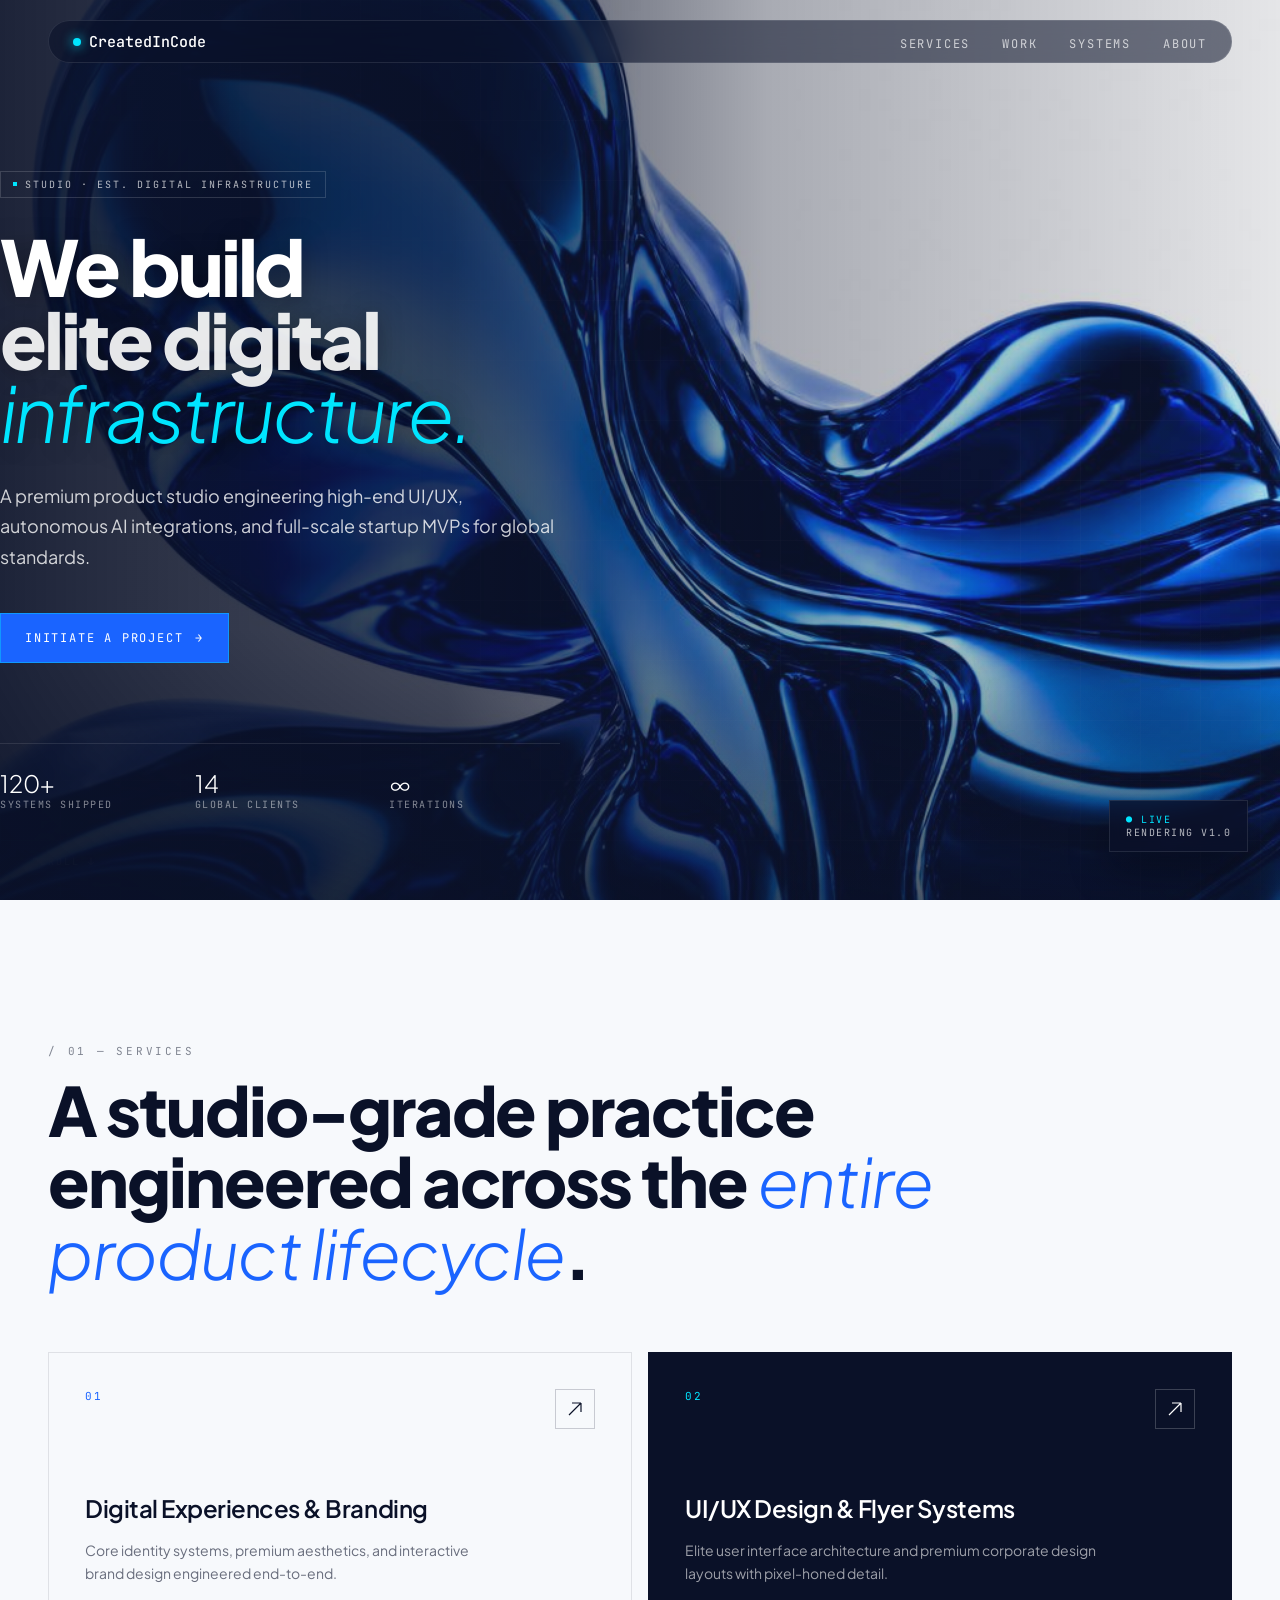
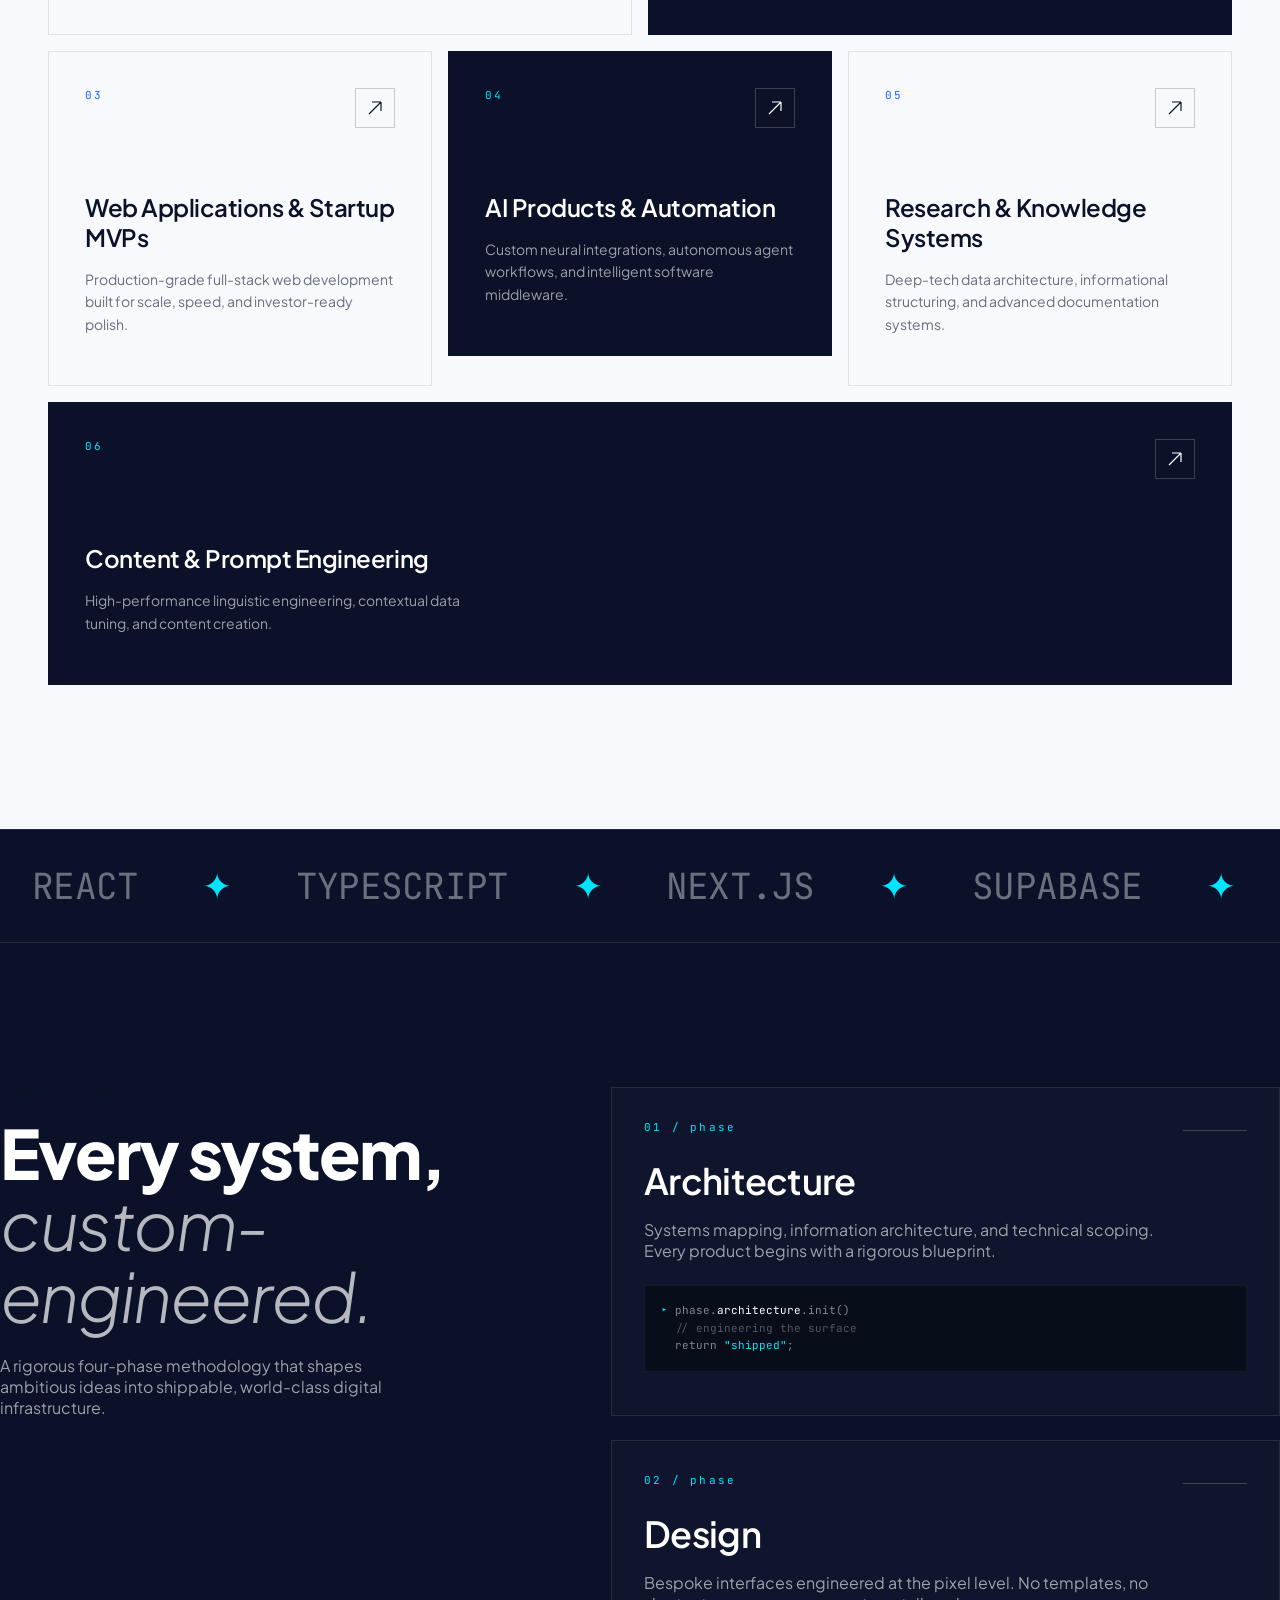
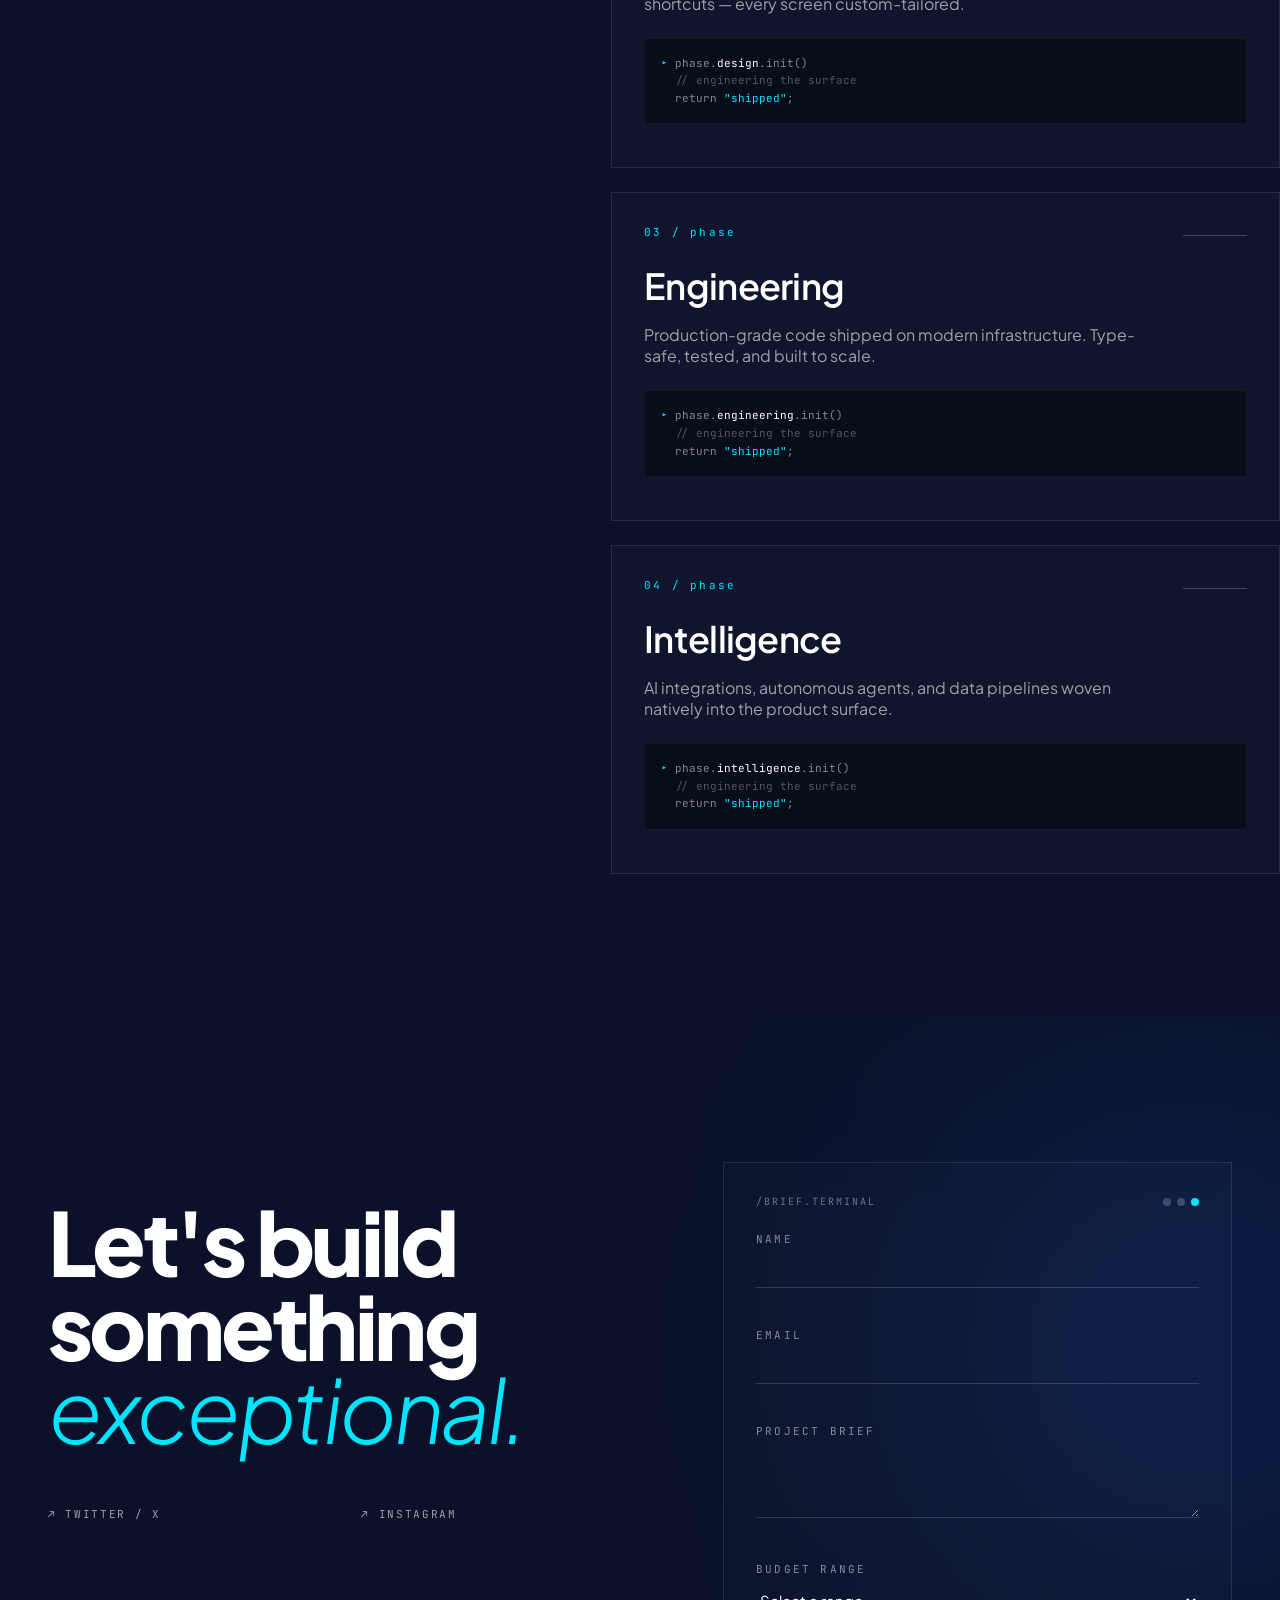
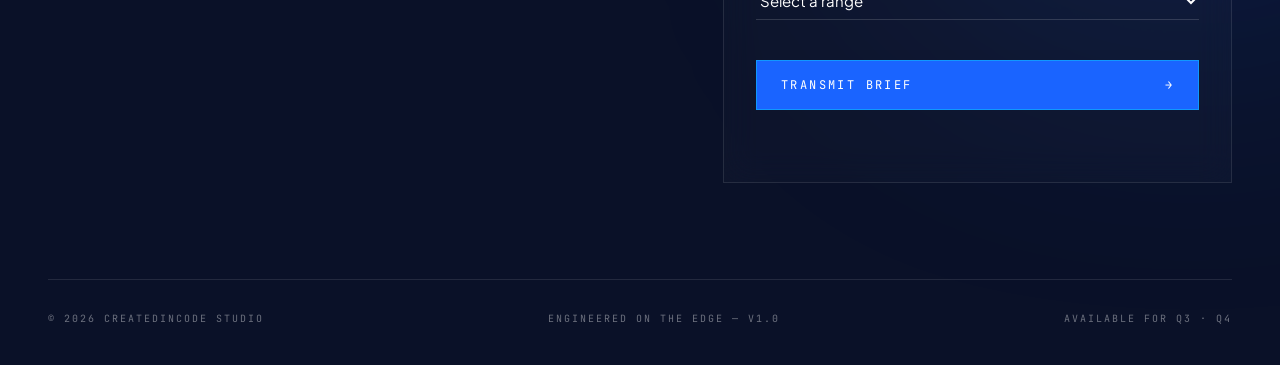
==== commit 764066bb: "Add mobile nav drawer" ====
--- a/index.html
+++ b/index.html
@@ -26,15 +26,19 @@
           <span class="brand-dot"></span>
           <span class="brand-name">CreatedInCode</span>
         </a>
-        <ul class="nav-links">
+        <ul class="nav-links" id="nav-links">
           <li><a href="#services" class="nav-link">Services</a></li>
           <li><a href="work.html" class="nav-link">Work</a></li>
           <li><a href="#systems" class="nav-link">Systems</a></li>
           <li><a href="#about" class="nav-link">About</a></li>
         </ul>
+        <button class="menu-toggle" id="menu-toggle" aria-label="Open menu" aria-expanded="false">
+          <span></span><span></span><span></span>
+        </button>
       </nav>
     </div>
   </header>
+  <div class="nav-overlay" id="nav-overlay"></div>
 
   <main>
     <!-- ===== HERO ===== -->
@@ -288,10 +292,10 @@
             <h2 class="footer-title reveal" data-reveal data-delay="80">
               Let's build<br />something<br /><span class="italic-accent">exceptional.</span>
             </h2>
-           <div class="social-grid reveal" data-reveal data-delay="200">
-  <a href="https://x.com/https_cic" target="_blank" rel="noopener" class="social-link">↗  X</a>
-  <a href="https://www.instagram.com/createdincode?igsh=Y280NmprOGhsOGZ0" target="_blank" rel="noopener" class="social-link">↗ Instagram</a>
-</div>
+            <div class="social-grid reveal" data-reveal data-delay="200">
+              <a href="https://x.com/https_cic" target="_blank" rel="noopener" class="social-link">↗ Twitter / X</a>
+              <a href="https://www.instagram.com/createdincode?igsh=Y280NmprOGhsOGZ0" target="_blank" rel="noopener" class="social-link">↗ Instagram</a>
+            </div>
           </div>
 
           <div class="reveal" data-reveal data-delay="160">
--- a/styles.css
+++ b/styles.css
@@ -72,6 +72,77 @@
   transition: color 0.4s ease;
 }
 .nav-link:hover { color: #fff; }
+
+/* ===== Mobile nav drawer =====
+   Hidden on desktop. Below 768px, the pill nav can't fit four
+   links comfortably, so a hamburger button toggles a slide-in
+   sidebar with the same links stacked vertically. */
+.menu-toggle {
+  display: none;
+  flex-direction: column;
+  justify-content: center;
+  align-items: center;
+  gap: 5px;
+  width: 36px;
+  height: 36px;
+  background: none;
+  border: none;
+  padding: 8px;
+  flex-shrink: 0;
+}
+.menu-toggle span {
+  width: 20px;
+  height: 2px;
+  background: #fff;
+  transition: transform 0.3s ease, opacity 0.3s ease;
+}
+.menu-toggle.is-open span:nth-child(1) { transform: translateY(7px) rotate(45deg); }
+.menu-toggle.is-open span:nth-child(2) { opacity: 0; }
+.menu-toggle.is-open span:nth-child(3) { transform: translateY(-7px) rotate(-45deg); }
+
+.nav-overlay {
+  position: fixed;
+  inset: 0;
+  background: rgba(0,0,0,0.5);
+  opacity: 0;
+  pointer-events: none;
+  transition: opacity 0.3s ease;
+  z-index: 55;
+}
+.nav-overlay.is-open { opacity: 1; pointer-events: auto; }
+
+@media (max-width: 767px) {
+  .menu-toggle { display: flex; }
+
+  .nav-links {
+    position: fixed;
+    top: 0;
+    right: 0;
+    height: 100vh;
+    width: min(75vw, 280px);
+    flex-direction: column;
+    align-items: flex-start;
+    gap: 0;
+    background: rgba(10,17,40,0.98);
+    backdrop-filter: blur(24px);
+    border-left: 1px solid rgba(255,255,255,0.1);
+    padding: 100px 32px 32px;
+    margin: 0;
+    list-style: none;
+    transform: translateX(100%);
+    transition: transform 0.4s cubic-bezier(0.2,0.8,0.2,1);
+    z-index: 60;
+  }
+  .nav-links.is-open { transform: translateX(0); }
+  .nav-links li { width: 100%; }
+  .nav-link {
+    display: block;
+    width: 100%;
+    padding: 14px 0;
+    border-bottom: 1px solid rgba(255,255,255,0.08);
+    font-size: 14px;
+  }
+}
 
 /* ===== Hero ===== */
 .hero {
